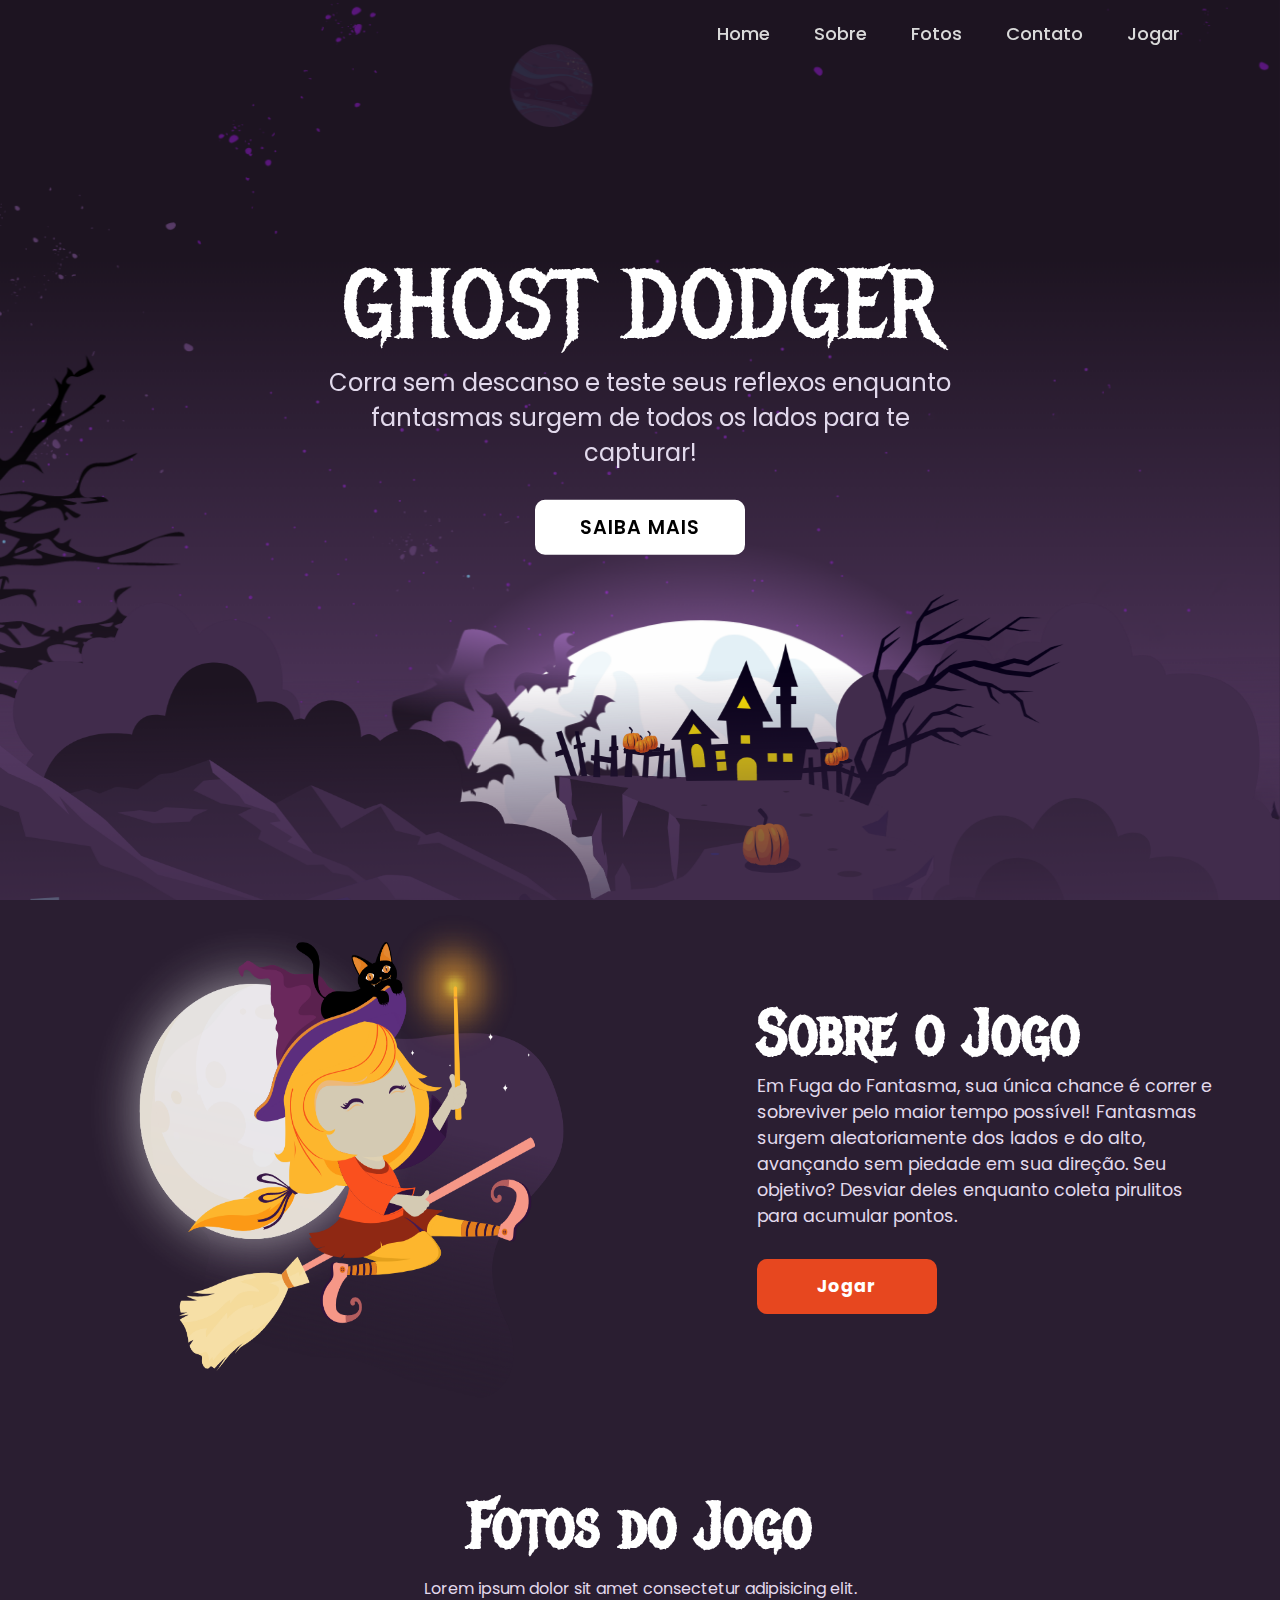
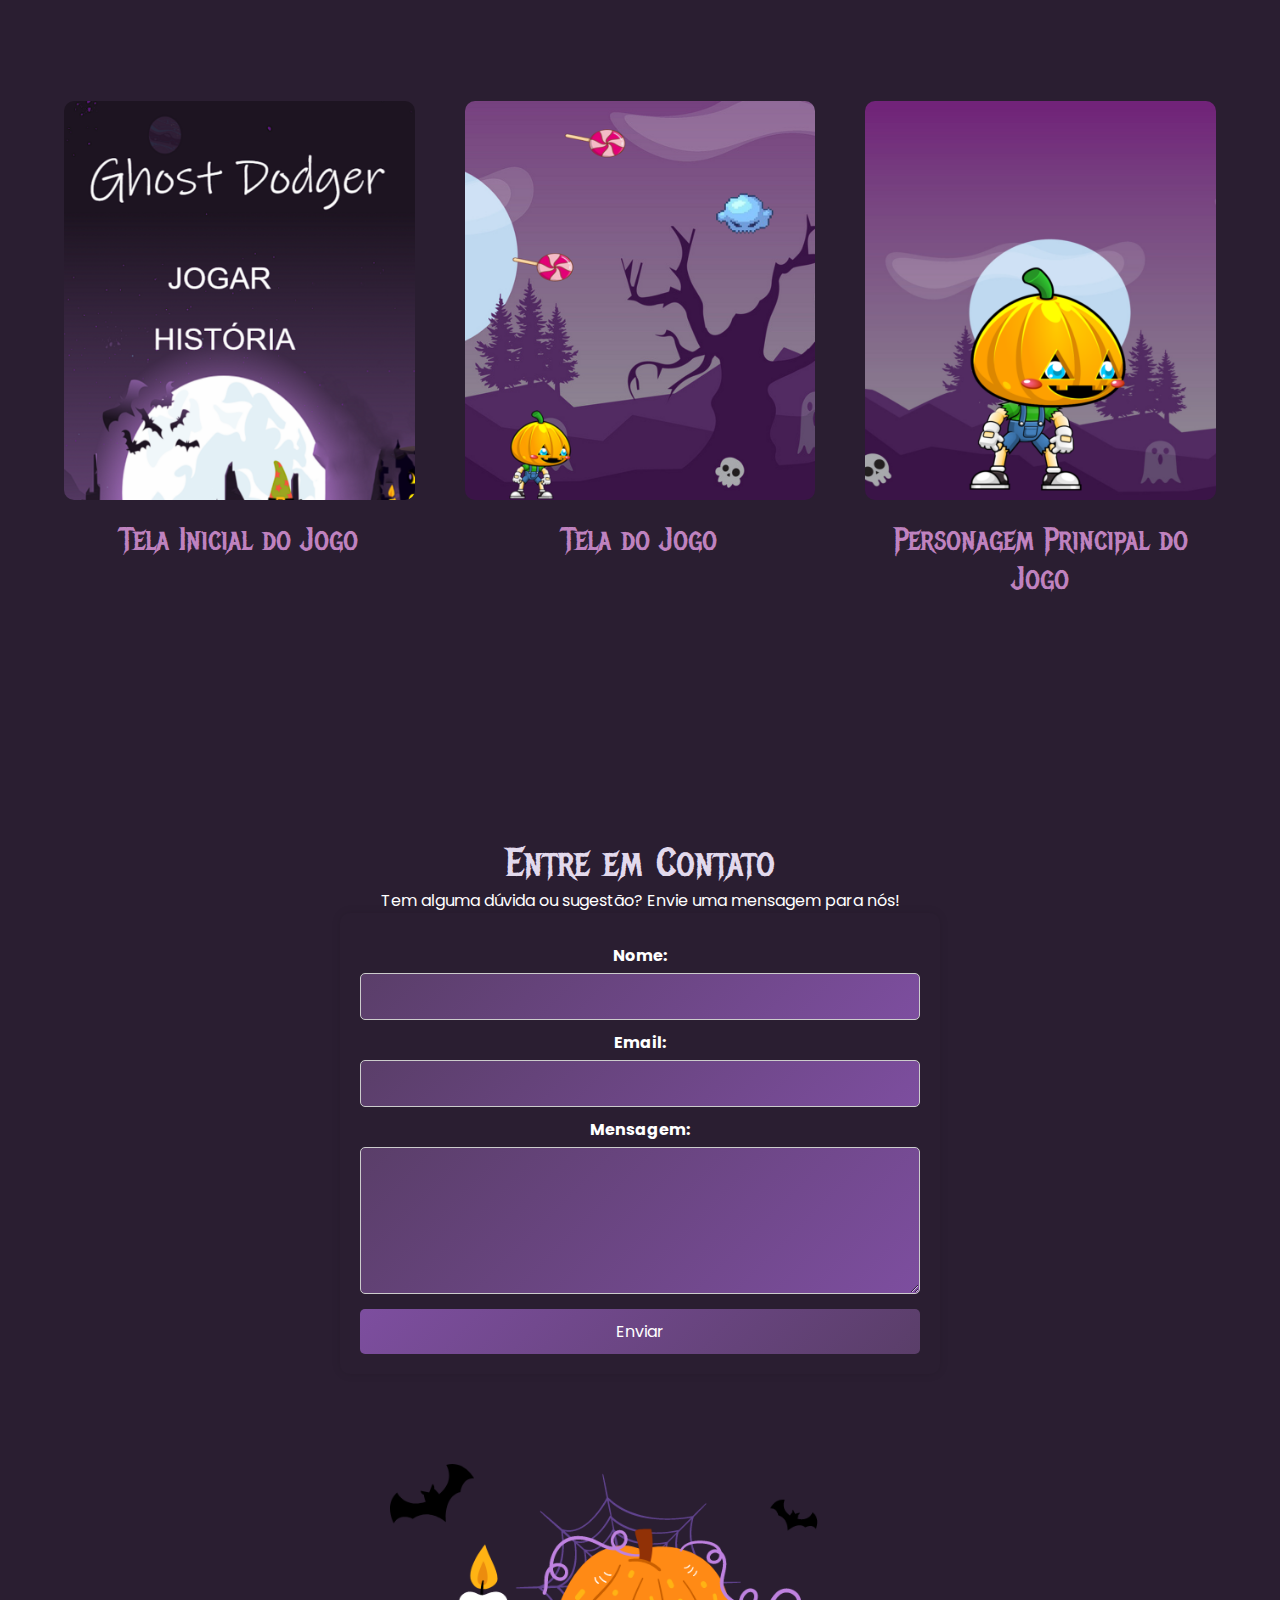
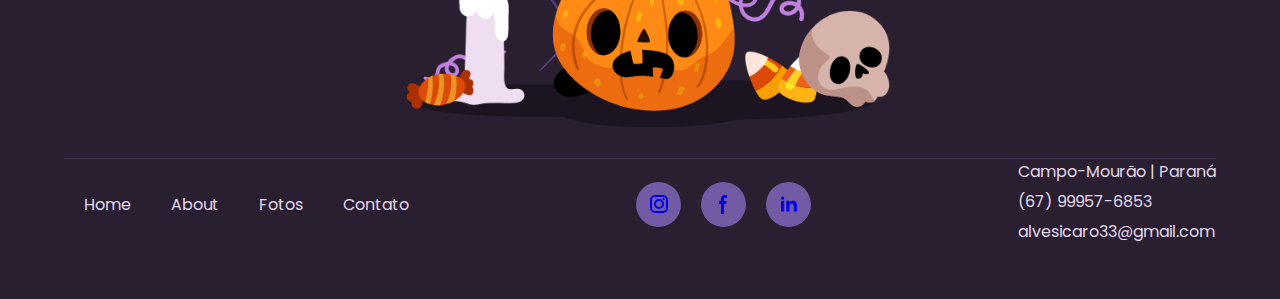
==== index.html @ 07d4484d "animação corrigida" ====
<!DOCTYPE html>
<html lang="en">
<head>
    <meta charset="UTF-8">
    <meta name="viewport" content="width=device-width, initial-scale=1.0">
    <meta name="description" content="Ghost Dodger é um jogo emocionante onde você deve desviar de fantasmas e coletar pirulitos para acumular pontos.">
    <link rel="stylesheet" href="./src/style.css">
    <link rel="shortcut icon" href="./src/img/icons/fav-icon.png">
    <link rel="preconnect" href="https://fonts.googleapis.com">
    <link rel="preconnect" href="https://fonts.gstatic.com" crossorigin>
    <link href="https://fonts.googleapis.com/css2?family=Poppins:wght@100;200;300;400&display=swap" rel="stylesheet">
    <link href="https://fonts.googleapis.com/css2?family=Metal+Mania&family=Poppins:wght@100;200;300;400&display=swap" rel="stylesheet">
    <title>Ghost Dodger</title>
</head>
<body>
    <header class="header">
        <nav class="navbar">
            <a href="#main">Home</a>
            <a href="#about">Sobre</a>
            <a href="#gallery">Fotos</a>
            <a href="#contact">Contato</a>
            <a href="game.html">Jogar</a>
        </nav>
    </header>
    <section id="main">
        <img class="cover-bg" src="./src/img/background/bg.png" alt="Imagem de cobertura do fundo do jogo">
        <img class="main-bg" src="./src/img/background/bg-2.png" alt="Imagem de fundo principal do jogo Ghost Dodger">
        <div class="main-text">
            <h1>Ghost Dodger</h1>
            <p>Corra sem descanso e teste seus reflexos enquanto fantasmas surgem de todos os lados para te capturar!</p>
            <a href="#about">Saiba Mais</a>
        </div>
    </section>
    <section id="about">
        <div class="about-img">
            <img class="about-img-height" src="./src/img/about-img.png" alt="Imagem ilustrativa sobre o jogo Ghost Dodger">
        </div>
        <div class="about-text">
            <h2>Sobre o Jogo</h2>
            <p>Em Fuga do Fantasma, sua única chance é correr e sobreviver pelo maior tempo possível! 
                Fantasmas surgem aleatoriamente dos lados e do alto, avançando sem piedade em sua direção. 
                Seu objetivo? Desviar deles enquanto coleta pirulitos para acumular pontos. </p>
                <a href="jogo.html">Jogar</a>
        </div>
    </section>
    <section id="gallery">
        <div class="gallery-heading">
            <h3>Fotos do Jogo</h3>
            <p>Lorem ipsum dolor sit amet consectetur adipisicing elit.</p>
        </div>
        <div class="gallery-container">
            <div class="gallery-box">
                <div class="gallery-img">
                    <img src="./src/img/menuGame.png" alt="Imagem do menu inicial do jogo Ghost Dodger">
                </div>
                <div class="gallery-text">
                    <strong>Tela Inicial do Jogo</strong>
                </div>
            </div>
            <div class="gallery-box">
                <div class="gallery-img">
                    <img src="./src/img/game.png" alt="Imagem da tela principal do jogo Ghost Dodger">
                </div>
                <div class="gallery-text">
                    <strong>Tela do Jogo</strong>
                </div>
            </div>
            <div class="gallery-box">
                <div class="gallery-img">
                    <img src="./src/img/personagem.png" alt="Imagem do personagem principal do jogo Ghost Dodger">
                </div>
                <div class="gallery-text">
                    <strong>Personagem Principal do Jogo</strong>
                </div>
            </div>
        </div>
    </section>
    <section id="contact">
        <div class="contact-heading">
            <h3>Entre em Contato</h3>
            <p>Tem alguma dúvida ou sugestão? Envie uma mensagem para nós!</p>
        </div>
        <div class="contact-container">
            <form>
                <label for="name">Nome:</label>
                <input type="text" id="name" name="name" required>
    
                <label for="email">Email:</label>
                <input type="email" id="email" name="email" required>
    
                <label for="message">Mensagem:</label>
                <textarea id="message" name="message" rows="5" required></textarea>
    
                <button type="submit">Enviar</button>
            </form>
        </div>
    </section>
    <footer>
        <img class="footer-img" src="./src/img/footer-img.png" alt="Imagem decorativa do rodapé do site">
        <div class="footer-container">
            <div class="footer-box">
                <ul>
                    <li><a href="#main">Home</a></li>
                    <li><a href="#about">About</a></li>
                    <li><a href="#gallery">Fotos</a></li>
                    <li><a href="#contact">Contato</a></li>
                </ul>
            </div>
            <div class="footer-social">
                <a href="https://www.instagram.com/icaro.zsh/" target="_blank">
                    <svg class="w-6 h-6 text-gray-800 dark:text-white" aria-hidden="true" xmlns="http://www.w3.org/2000/svg" width="24" height="24" fill="none" viewBox="0 0 24 24">
                        <path fill="currentColor" fill-rule="evenodd" d="M3 8a5 5 0 0 1 5-5h8a5 5 0 0 1 5 5v8a5 5 0 0 1-5 5H8a5 5 0 0 1-5-5V8Zm5-3a3 3 0 0 0-3 3v8a3 3 0 0 0 3 3h8a3 3 0 0 0 3-3V8a3 3 0 0 0-3-3H8Zm7.597 2.214a1 1 0 0 1 1-1h.01a1 1 0 1 1 0 2h-.01a1 1 0 0 1-1-1ZM12 9a3 3 0 1 0 0 6 3 3 0 0 0 0-6Zm-5 3a5 5 0 1 1 10 0 5 5 0 0 1-10 0Z" clip-rule="evenodd"/>
                      </svg>   
                </a>
                <a href="404" target="_blank">
                    <svg class="w-6 h-6 text-gray-800 dark:text-white" aria-hidden="true" xmlns="http://www.w3.org/2000/svg" width="24" height="24" fill="currentColor" viewBox="0 0 24 24">
                        <path fill-rule="evenodd" d="M13.135 6H15V3h-1.865a4.147 4.147 0 0 0-4.142 4.142V9H7v3h2v9.938h3V12h2.021l.592-3H12V6.591A.6.6 0 0 1 12.592 6h.543Z" clip-rule="evenodd"/>
                      </svg>  
                </a>
                <a href="https://www.linkedin.com/in/icaro-manoel-b546bb345/" target="_blank">
                    <svg class="w-6 h-6 text-gray-800 dark:text-white" aria-hidden="true" xmlns="http://www.w3.org/2000/svg" width="24" height="24" fill="currentColor" viewBox="0 0 24 24">
                        <path fill-rule="evenodd" d="M12.51 8.796v1.697a3.738 3.738 0 0 1 3.288-1.684c3.455 0 4.202 2.16 4.202 4.97V19.5h-3.2v-5.072c0-1.21-.244-2.766-2.128-2.766-1.827 0-2.139 1.317-2.139 2.676V19.5h-3.19V8.796h3.168ZM7.2 6.106a1.61 1.61 0 0 1-.988 1.483 1.595 1.595 0 0 1-1.743-.348A1.607 1.607 0 0 1 5.6 4.5a1.601 1.601 0 0 1 1.6 1.606Z" clip-rule="evenodd"/>
                        <path d="M7.2 8.809H4V19.5h3.2V8.809Z"/>
                      </svg>
                </a>
            </div>
            <div class="footer-contact">
                <span>Campo-Mourão | Paraná</span>
                <span>(67) 99957-6853</span>
                <span>alvesicaro33@gmail.com</span>
            </div>
        </div>
    </footer>
    <script src="../src/index.js"></script>
</body>
</html>
---- src/style.css ----
* {
    margin: 0px;
    padding: 0px;
    box-sizing: border-box;
    font-family: poppins;
}

html {
    scroll-behavior: smooth;
}

body {
    min-height: 100vh;
    background-color: #2a1e31;
    background-image: url(./img/bg-3.png) no-repeat;
    background-size: cover;
    background-position: center;
    overflow-x: hidden;
}

.header {
    position: fixed;
    top: 0;
    left: 0;
    width: 100%;
    padding: 20px 100px;
    background-color: transparent;
    display: flex;
    justify-content: flex-end;
    align-items: center;
    z-index: 100;
}

.navbar a {
    position: relative;
    font-size: 18px;
    color: #dadada;
    font-weight: 500;
    text-decoration: none;
    margin-left: 40px;
}

.navbar a::before {
    content: '';
    position: absolute;
    top: 100%;
    left: 0;
    width: 0;
    height: 2px;
    background-color: white;
    transition: 0.3s;
}

.navbar a:hover::before {
    width: 100%;
}

#main {
    width: 100%;
    height: 100vh;
    display: flex;
    flex-direction: column;
    overflow: hidden;
}

.main-bg {
    position: absolute;
    left: 0;
    bottom: 0;
    width: 100%;
    object-fit: contain;
    object-position: center bottom;
    animation: floating 6s infinite; /* Certifique-se de que a animação está configurada */
    will-change: transform;
}

.cover-bg {
    height: 100vh;
    object-fit: cover;  
    will-change: transform;
}

@keyframes floating {
    0% {
        transform: translateY(0px);
    }
    50% {
        transform: translateY(20px);
    }
    100% {
        transform: translateY(0px);
    }
}

.main-text {
    position: absolute;
    left: 50%;
    top: 40%;
    transform: translate(-50%, -40%);
    display: flex;
    flex-direction: column;
    justify-content: center;
    align-items: center;
    text-align: center;
}

.main-text h1 {
    font-size: 6rem;
    color: #ffffff;
    text-transform: uppercase;
    font-weight: 400;
    font-family: 'Metal Mania';
}

.main-text {
    color: #e2d9ec;
    font-size: 24px;
    max-width: 630px;
    margin: 10px 0;
}

.main-text a {
    width: 100%;
    max-width: 210px;
    height: 55px;
    text-decoration: none;
    display: flex;
    justify-content: center;
    align-items: center;
    background-color: #ffffff;
    color: #000000;
    font-weight: 600;
    margin-top: 30px;
    font-size: 1.2rem;
    text-transform: uppercase;
    letter-spacing: 1px;
    border-radius: 10px;
}

.main-text a:hover {
    background-color: orangered;
    transition: all ease-out 0.5s;
    color: #ffffff;
}

#about {
    max-width: 1200px;
    width: 90%;
    margin: 0px auto;
    display: grid;
    grid-template-columns: 1.4fr 1fr;
    grid-gap: 50px;
    align-items: center;
}

.about-img {
    width: 100%;
    object-fit: contain;
    object-position: center;
    animation: floating 6s infinite reverse;
}

.about-img-height {
    width: 500px;
    height: 500px;
}

.about-text {
    display: flex;
    flex-direction: column;
}

.about-text h2 {
    color: #ffffff;
    font-size: 4rem;
    font-weight: 600;
    font-family: 'Metal Mania';
}

.about-text {
    color: #e2d9ec;
    margin: 15px 0px;
    font-size: 1.1rem;
}

.about-text a {
    color: #ffffff;
    width: 100%;
    max-width: 180px;
    text-decoration: none;
    border-radius: 10px;
    height: 55px;
    display: flex;
    justify-content: center;
    align-items: center;
    background-color: #e7471f;
    margin-top: 30px;
    font-weight: 700;
    letter-spacing: 1px;
    transition: all ease 0.3s;
    text-align: center;
}

.about-text a:hover {
    transform: scale(1.1);
}

#gallery {
    max-width: 1200px;
    width: 90%;
    margin: 0px auto;
    padding: 80px 0;
    display: flex;
    flex-direction: column;
    justify-content: center;
    align-items: center;
}

.gallery-heading {
    display: flex;
    flex-direction: column;
    justify-content: center;
    align-items: center;
    text-align: center;
}

.gallery-heading h3 {
    color: #ffffff;
    font-size: 4rem;
    font-family: 'Metal Mania';
}

.gallery-heading p {
    color: #e2d9ec;
    max-width: 500px;
    margin-top: 10px;
}

.gallery-container {
    display: grid;
    grid-template-columns: 1fr 1fr 1fr;
    grid-gap: 50px;
    margin: 100px 0;
}

.gallery-box {
    display: flex;
    flex-direction: column;
}

.gallery-img {
    width: 100%;
    max-height: 500px;
    display: flex;
    border-radius: 10px;
    overflow: hidden;
}

.gallery-img img {
    width: 100%;
    height: 100%;
    object-fit: cover;
    object-position: center;
}

.gallery-text {
    display: flex;
    justify-content: center;
    align-items: center;
    text-align: center;
    padding: 20px 0;
}

.gallery-text strong {
    color: #bf82bf;
    font-family: 'Metal Mania';
    font-weight: 500;
    font-size: 2rem;
}

footer {
    display: flex;
    flex-direction: column;
    justify-content: center;
    align-items: center;
    max-width: 1200px;
    margin: 50px auto;
    width: 90%;
}

.footer-img {
    max-width: 500px;
    width: 100%;
    object-fit: contain;
    object-position: center;
    animation: floating 6s infinite reverse;
}

.footer-container {
    display: flex;
    justify-content: space-between;
    align-items: center;
    flex-wrap: wrap;
    width: 100%;
    grid-gap: 20px;
    border-top: 1px solid #9d89c938;
    margin-top: 30px;
    grid-gap: 20px;
}

.footer-box {
    max-width: 400px;
    display: flex;
    flex-direction: column;
    justify-content: center;
    align-items: center;
}

.footer-box img {
    max-height: 80px;
    object-position: center;
    object-fit: contain;
    height: 100%;
    margin: 20px 0;
}

.footer-box ul {
    display: flex;
    justify-content: center;
    align-items: center;
    list-style: none;
}

.footer-box ul li a {
    color: #e2d9ec;
    margin: 0px 20px;
    text-decoration: none;
}

.footer-social {
    display: flex;
    justify-content: center;
    align-items: center;
    grid-gap: 20px;
}

.footer-social a {
    width: 45px;
    height: 45px;
    border-radius: 50%;
    background-color: #725aa5;
    display: flex;
    justify-content: center;
    align-items: center;
    fill: #ffffff;
    font-size: 1rem;
}

.footer-contact {
    display: flex;
    flex-direction: column;
    text-align: left;
}

.footer-contact span {
    color: #e2d9ec;
    margin-bottom: 5px;
}

#contact {
    background-color: transparent;
    padding: 40px 20px;
    text-align: center;
}

.contact-heading h3 {
    font-weight: 500;
    font-family: 'Metal Mania';
    font-size: 40px;
    color: #e2d9ec;
}

.contact-heading p {
    color: #ffffff;
}

.contact-container {
    max-width: 600px;
    margin: 0 auto;
    background: transparent;
    padding: 20px;
    border-radius: 10px;
    box-shadow: 0 0 10px rgba(0, 0, 0, 0.1);
}

form {
    display: flex;
    flex-direction: column;
}
label {
    font-weight: bold;
    margin-top: 10px;
    color: #ffffff;
}

input, textarea {
    background: linear-gradient(135deg, #5A3E69, #7D4E9F);
    color: #ffffff;
    width: 100%;
    padding: 10px;
    margin-top: 5px;
    border: 1px solid #ccc;
    border-radius: 5px;
    font-size: 16px;
}

button {
    margin-top: 15px;
    padding: 10px;
    background: linear-gradient(135deg, #7D4E9F, #5A3E69);
    color: white;
    border: none;
    border-radius: 5px;
    font-size: 16px;
    cursor: pointer;
    transition: background 0.3s;
    transition: 0.3s ease-in-out;
}

button:hover {
    background: linear-gradient(135deg, #9B5DC6, #6D3F82);
    transform: scale(1.05);
}

/* Responsividade para tablets */
@media (max-width: 768px) {
    .header {
        padding: 15px 50px;
    }

    .navbar a {
        font-size: 16px;
        margin-left: 20px;
    }

    .main-text h1 {
        font-size: 4rem;
    }

    .main-text {
        font-size: 20px;
    }

    .about-text h2 {
        font-size: 3rem;
    }

    .gallery-container {
        grid-template-columns: 1fr;
        grid-gap: 30px;
    }

    .footer-container {
        flex-direction: column;
        align-items: center;
    }

    #about {
        grid-template-columns: 1fr;
        text-align: center;
        padding: 20px;
    }

    .about-img {
        margin-bottom: 20px;
    }

    .about-img img {
        max-width: 100%;
        height: auto;
    }

    .about-text {
        font-size: 1rem;
        margin: 10px 0;
    }

    .about-text a {
        margin: 20px auto 0;
        display: inline-block;
    }
}

/* Responsividade para celulares */
@media (max-width: 480px) {
    .header {
        padding: 10px 20px;
    }

    .navbar a {
        font-size: 14px;
        margin-left: 10px;
    }

    .main-text h1 {
        font-size: 3rem;
    }

    .main-text {
        font-size: 18px;
    }

    .about-img-height {
        width: 300px;
        height: 300px;
    }

    .about-text h2 {
        font-size: 2.5rem;
    }

    .gallery-container {
        grid-template-columns: 1fr;
        grid-gap: 20px;
    }

    .footer-container {
        flex-direction: column;
        align-items: center;
    }

    .footer-box {
        max-width: 100%;
    }

    #about {
        grid-template-columns: 1fr;
        text-align: center;
        padding: 15px;
    }

    .about-img {
        margin-bottom: 20px;
    }

    .about-img img {
        max-width: 100%;
        height: auto;
    }

    .about-text {
        font-size: 0.9rem;
        margin: 10px 0;
    }

    .about-text a {
        margin: 20px auto 0;
        display: inline-block;
    }
}

/* Suporte para modo escuro */
@media (prefers-color-scheme: dark) {
    body {
        background-color: #1a1324;
        color: #e2d9ec;
    }

    .navbar a {
        color: #ffffff;
    }

    .about-text a {
        background-color: #bf82bf;
        color: #ffffff;
    }

    .about-text a:hover {
        background-color: #9b5dc6;
    }
}
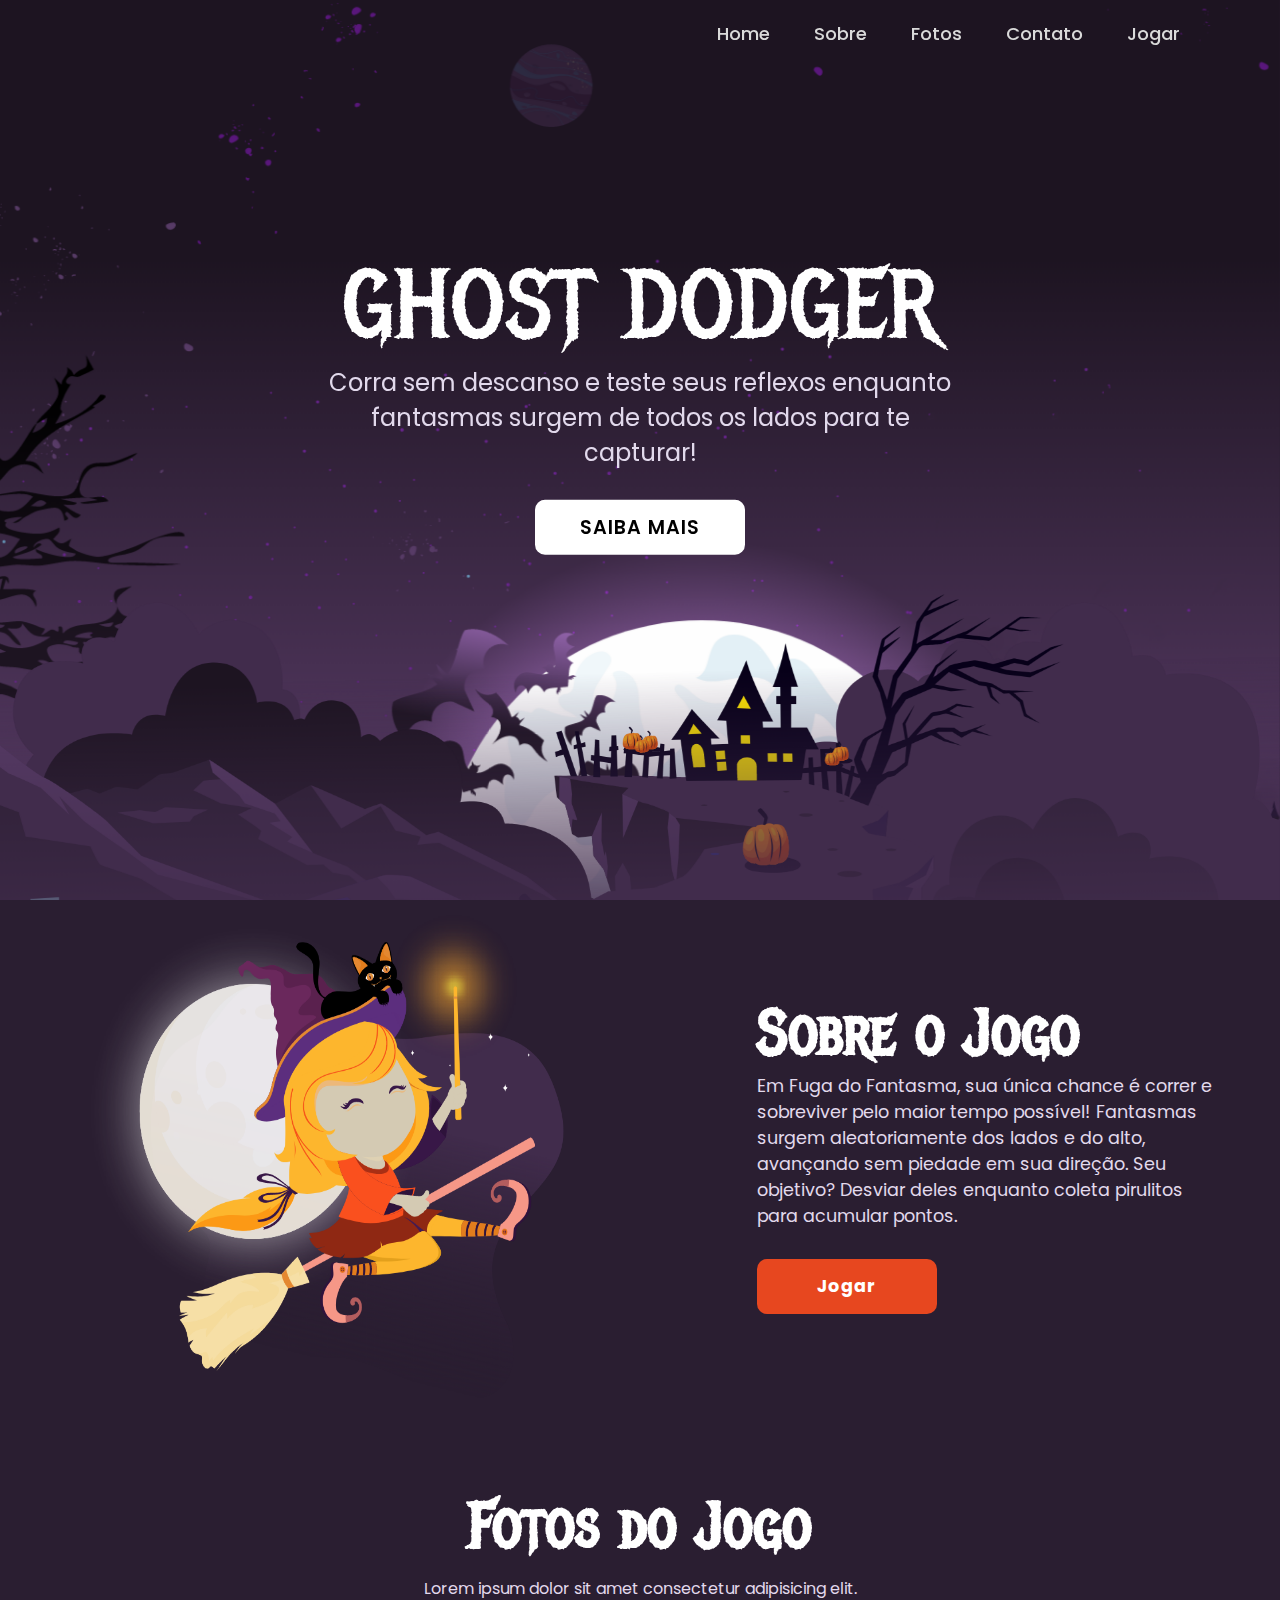
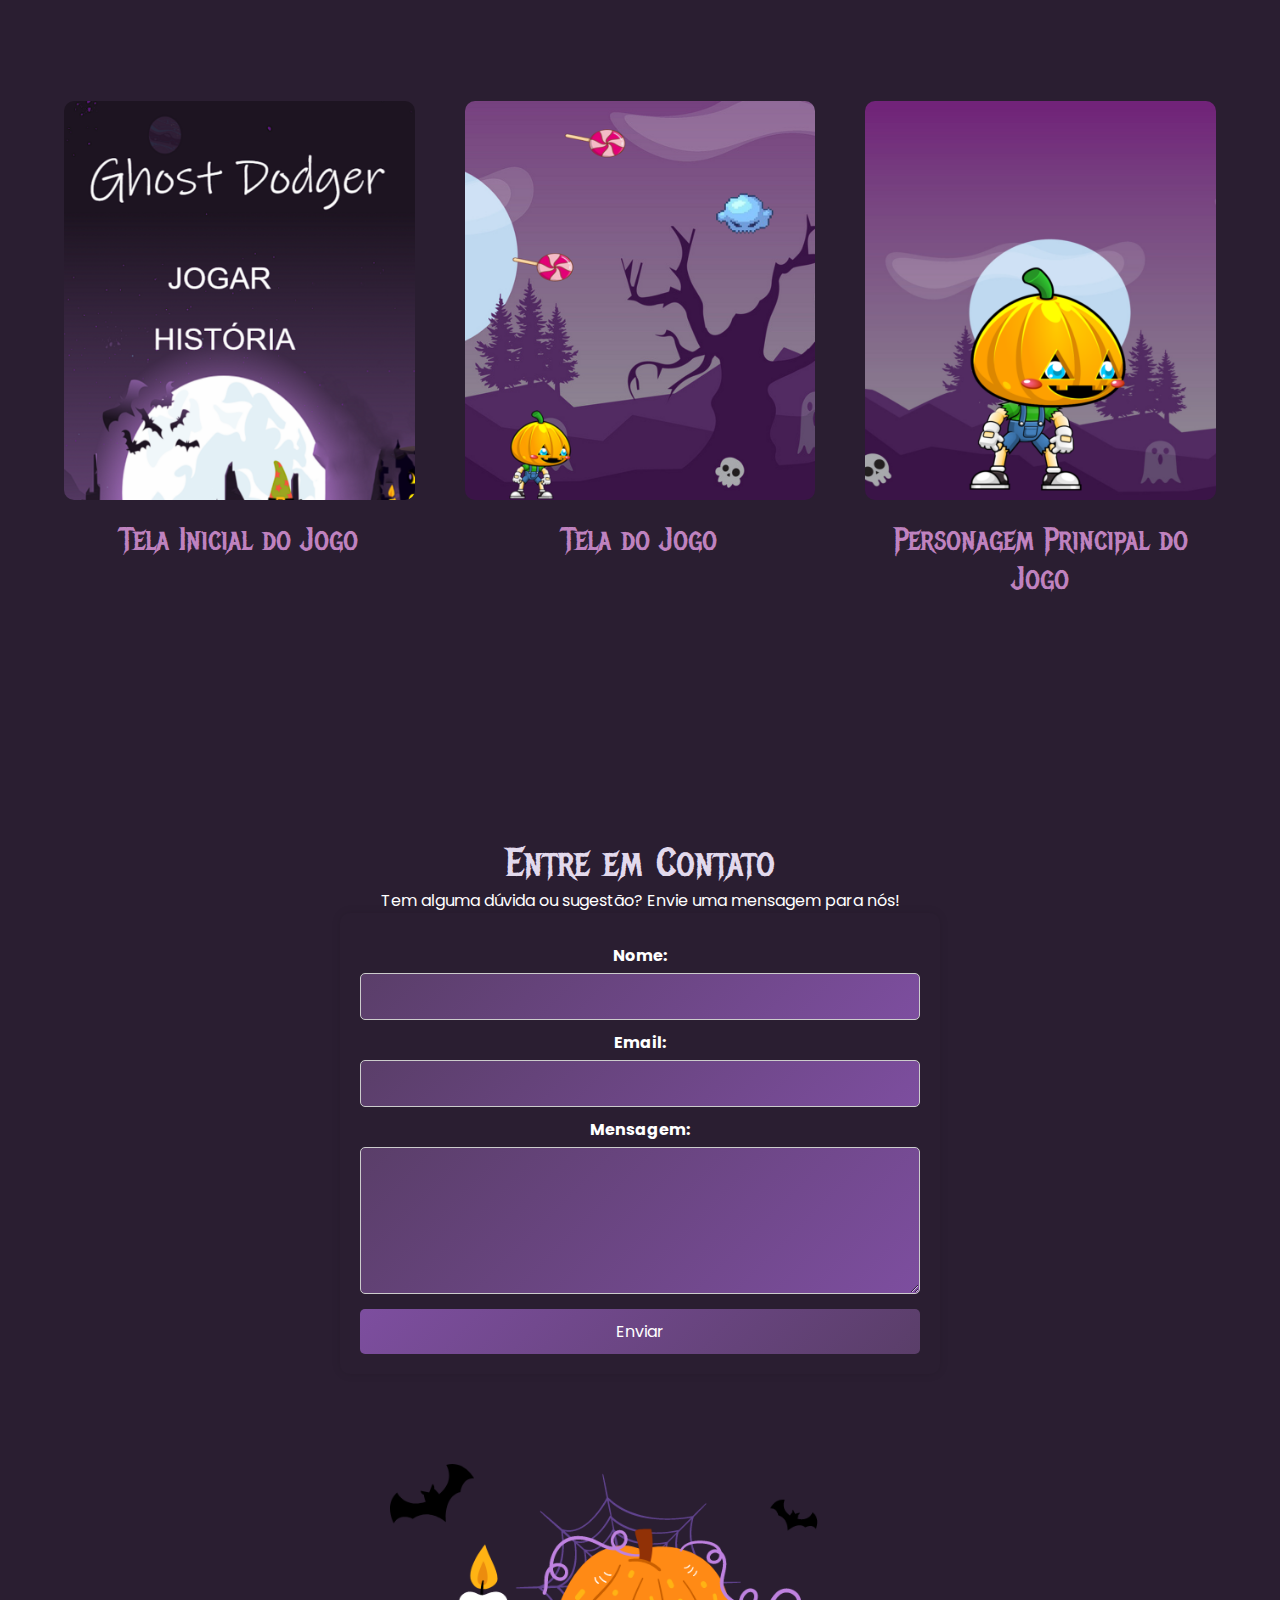
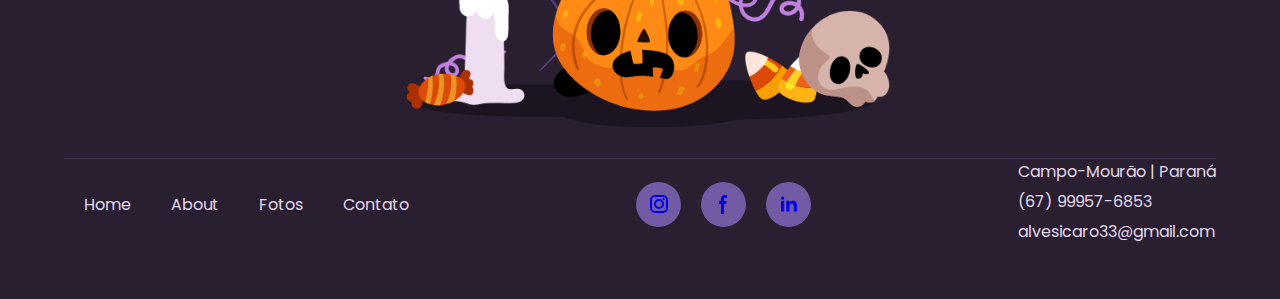
==== commit 333b2b4e: "game page estilizada" ====
--- a/index.html
+++ b/index.html
@@ -19,7 +19,7 @@
             <a href="#about">Sobre</a>
             <a href="#gallery">Fotos</a>
             <a href="#contact">Contato</a>
-            <a href="game.html">Jogar</a>
+            <a href="./pages/game.html">Jogar</a>
         </nav>
     </header>
     <section id="main">
@@ -40,7 +40,7 @@
             <p>Em Fuga do Fantasma, sua única chance é correr e sobreviver pelo maior tempo possível! 
                 Fantasmas surgem aleatoriamente dos lados e do alto, avançando sem piedade em sua direção. 
                 Seu objetivo? Desviar deles enquanto coleta pirulitos para acumular pontos. </p>
-                <a href="jogo.html">Jogar</a>
+                <a href="./pages/game.html">Jogar</a>
         </div>
     </section>
     <section id="gallery">
--- a/src/style.css
+++ b/src/style.css
@@ -70,7 +70,7 @@
     width: 100%;
     object-fit: contain;
     object-position: center bottom;
-    animation: floating 6s infinite; /* Certifique-se de que a animação está configurada */
+    animation: floating 6s infinite;
     will-change: transform;
 }
 
@@ -397,6 +397,7 @@
     display: flex;
     flex-direction: column;
 }
+
 label {
     font-weight: bold;
     margin-top: 10px;
@@ -432,6 +433,121 @@
     transform: scale(1.05);
 }
 
+/* Estilos específicos para a página do jogo */
+#game {
+    display: flex;
+    flex-direction: column;
+    justify-content: center;
+    align-items: center;
+    min-height: 100vh;
+    background-color: #2a1e31;
+    padding: 20px;
+    text-align: center;
+}
+
+.game-container h1 {
+    font-size: 3rem;
+    color: #ffffff;
+    font-family: 'Metal Mania';
+    margin-bottom: 10px;
+}
+
+.game-container p {
+    color: #e2d9ec;
+    font-size: 1.2rem;
+    margin-bottom: 20px;
+}
+
+.game-frame {
+    width: 100%;
+    max-width: 800px;
+    height: 450px;
+    border: 2px solid #ffffff;
+    border-radius: 10px;
+    overflow: hidden;
+}
+
+.game-frame iframe {
+    width: 100%;
+    height: 100%;
+    border: none;
+}
+
+/* Layout do jogo e tutorial */
+.game-layout {
+    display: flex;
+    justify-content: center;
+    align-items: center;
+    gap: 40px;
+    max-width: 1200px;
+    margin: 0 auto;
+    padding: 20px;
+}
+
+.game-container {
+    flex: 2;
+    display: flex;
+    flex-direction: column;
+    align-items: center;
+    text-align: center;
+}
+
+.game-tutorial {
+    flex: 1;
+    background-color: #3a2b4f;
+    padding: 20px;
+    border-radius: 10px;
+    box-shadow: 0 4px 10px rgba(0, 0, 0, 0.2);
+    color: #ffffff;
+    height: fit-content;
+    display: flex;
+    flex-direction: column;
+    justify-content: center;
+}
+
+.game-tutorial h2 {
+    font-size: 1.8rem;
+    font-family: 'Metal Mania';
+    margin-bottom: 15px;
+    color: #e2d9ec;
+    text-align: center;
+}
+
+.game-tutorial ul {
+    list-style: none;
+    padding: 0;
+}
+
+.game-tutorial ul li {
+    font-size: 1rem;
+    margin-bottom: 10px;
+    line-height: 1.5;
+    color: #dadada;
+    position: relative;
+    padding-left: 20px;
+}
+
+.game-tutorial ul li::before {
+    content: "✔";
+    position: absolute;
+    left: 0;
+    color: #e7471f;
+    font-size: 1.2rem;
+}
+
+/* Responsividade para tablets */
+@media (max-width: 768px) {
+    .game-layout {
+        flex-direction: column;
+        align-items: center;
+    }
+
+    .game-tutorial {
+        width: 100%;
+        margin-top: 20px;
+    }
+}
+
 /* Responsividade para tablets */
 @media (max-width: 768px) {
     .header {
@@ -489,6 +605,18 @@
         margin: 20px auto 0;
         display: inline-block;
     }
+
+    .game-container h1 {
+        font-size: 2.5rem;
+    }
+
+    .game-container p {
+        font-size: 1rem;
+    }
+
+    .game-frame {
+        height: 300px;
+    }
 }
 
 /* Responsividade para celulares */
@@ -556,6 +684,18 @@
     .about-text a {
         margin: 20px auto 0;
         display: inline-block;
+    }
+
+    .game-container h1 {
+        font-size: 2rem;
+    }
+
+    .game-container p {
+        font-size: 0.9rem;
+    }
+
+    .game-frame {
+        height: 250px;
     }
 }
 
@@ -565,17 +705,4 @@
         background-color: #1a1324;
         color: #e2d9ec;
     }
-
-    .navbar a {
-        color: #ffffff;
-    }
-
-    .about-text a {
-        background-color: #bf82bf;
-        color: #ffffff;
-    }
-
-    .about-text a:hover {
-        background-color: #9b5dc6;
-    }
 }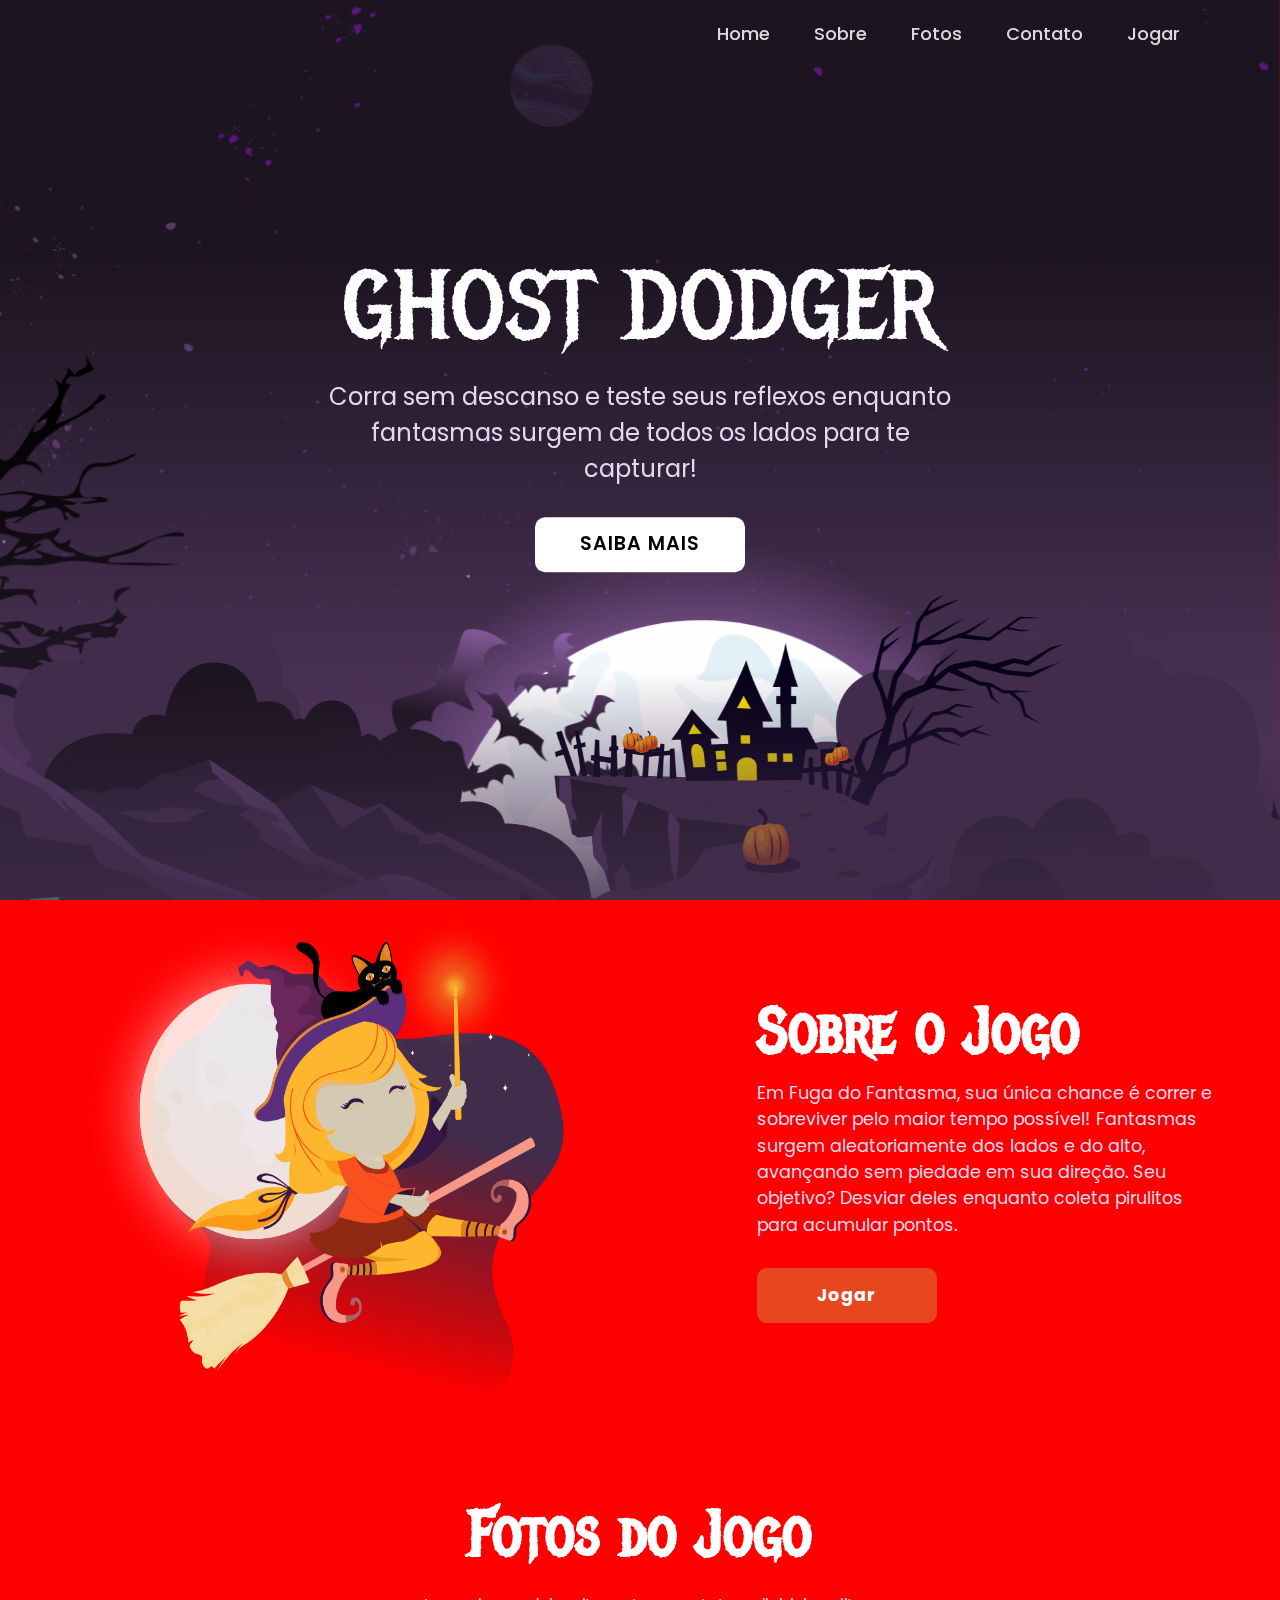
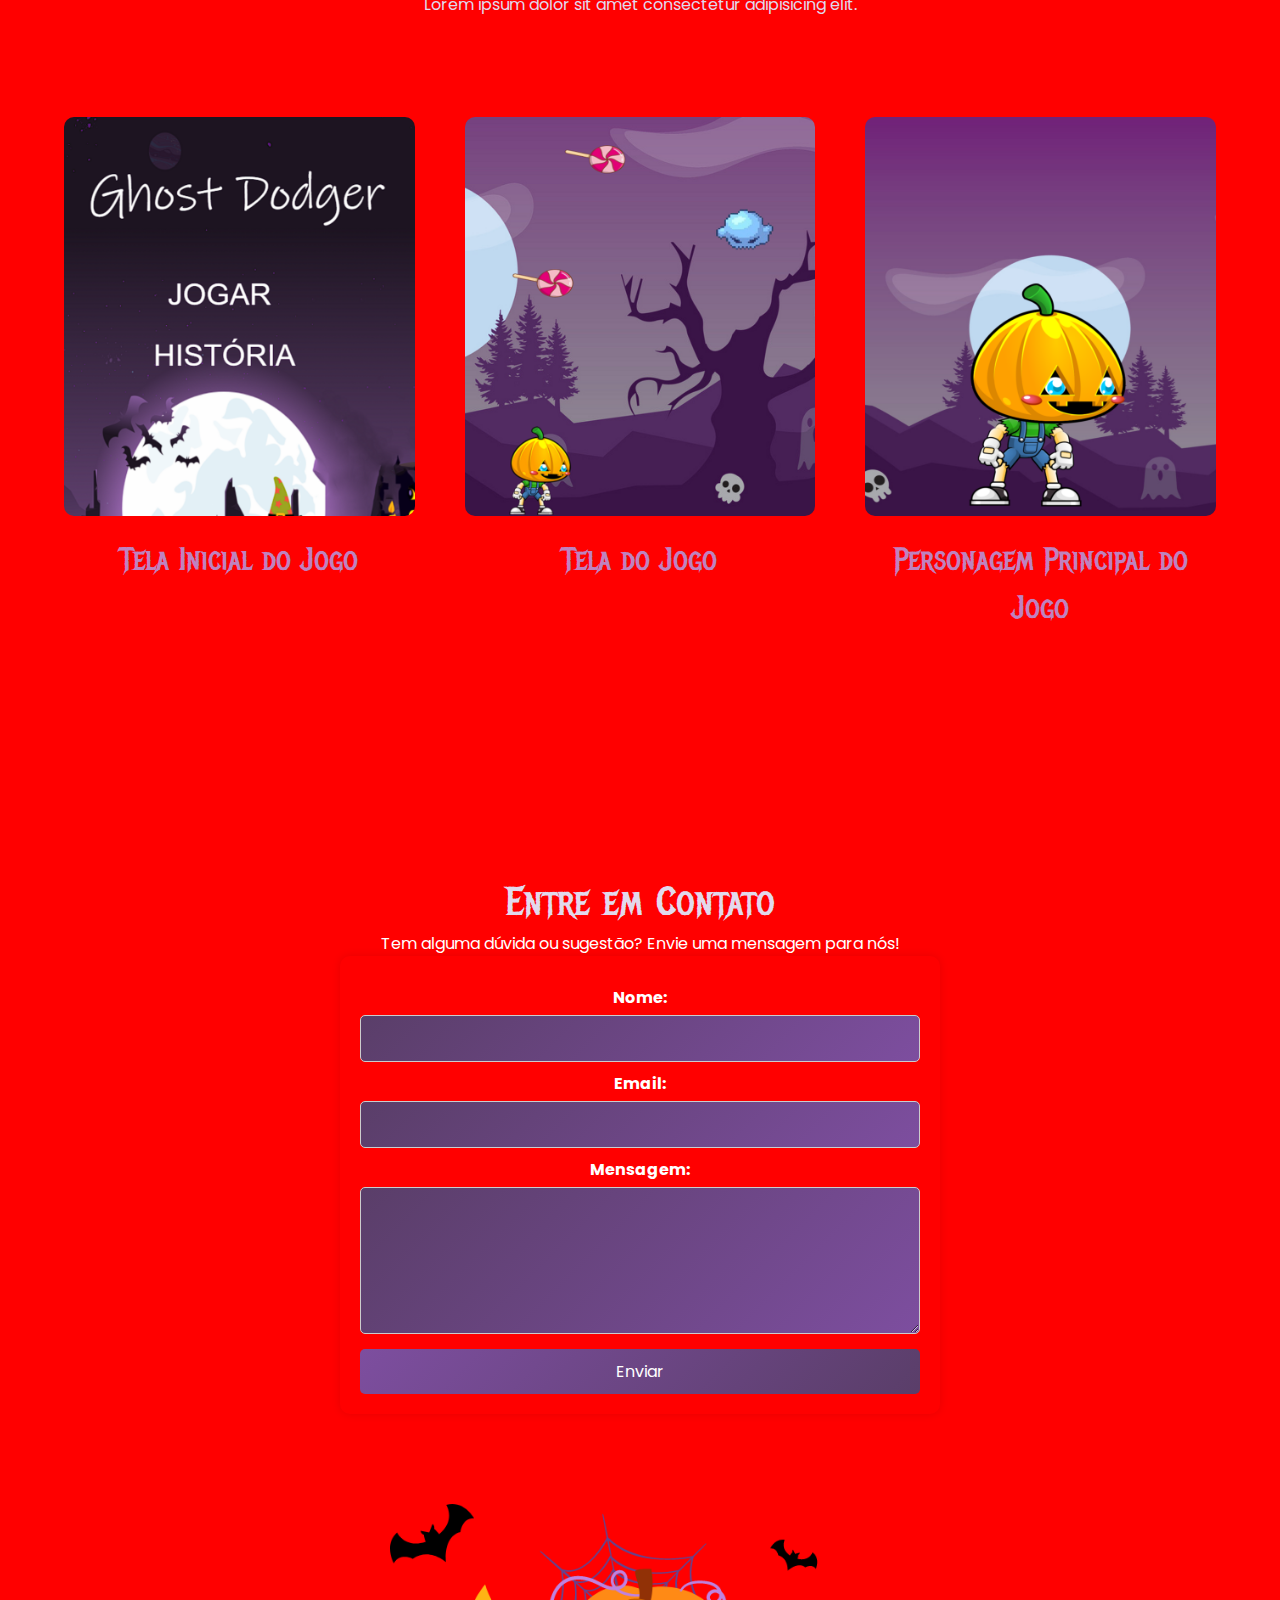
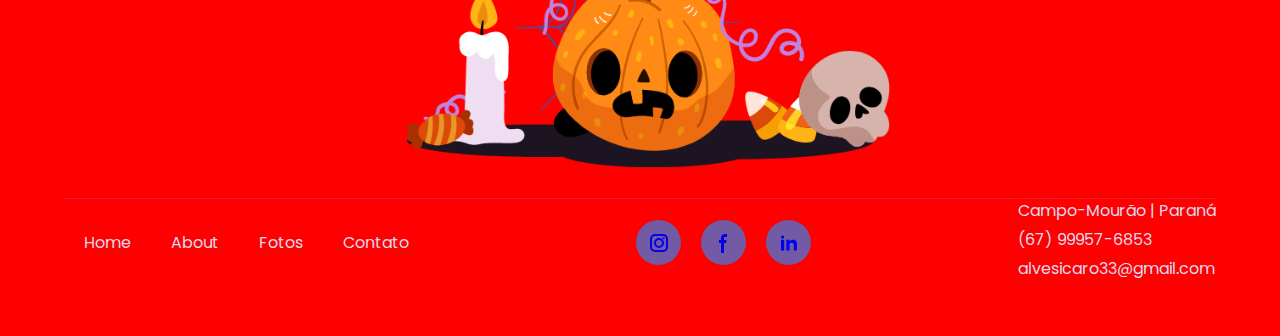
==== commit 1eb1bf9b: "correções" ====
--- a/index.html
+++ b/index.html
@@ -4,13 +4,18 @@
     <meta charset="UTF-8">
     <meta name="viewport" content="width=device-width, initial-scale=1.0">
     <meta name="description" content="Ghost Dodger é um jogo emocionante onde você deve desviar de fantasmas e coletar pirulitos para acumular pontos.">
-    <link rel="stylesheet" href="./src/style.css">
+    <link rel="stylesheet" href="./src/style.css"> <!-- Certifique-se de que o caminho está correto -->
     <link rel="shortcut icon" href="./src/img/icons/fav-icon.png">
     <link rel="preconnect" href="https://fonts.googleapis.com">
     <link rel="preconnect" href="https://fonts.gstatic.com" crossorigin>
     <link href="https://fonts.googleapis.com/css2?family=Poppins:wght@100;200;300;400&display=swap" rel="stylesheet">
     <link href="https://fonts.googleapis.com/css2?family=Metal+Mania&family=Poppins:wght@100;200;300;400&display=swap" rel="stylesheet">
     <title>Ghost Dodger</title>
+    <style>
+        body {
+            background-color: red;
+        }
+    </style>
 </head>
 <body>
     <header class="header">
@@ -19,7 +24,7 @@
             <a href="#about">Sobre</a>
             <a href="#gallery">Fotos</a>
             <a href="#contact">Contato</a>
-            <a href="./pages/game.html">Jogar</a>
+            <a href="game.html">Jogar</a>
         </nav>
     </header>
     <section id="main">
@@ -40,7 +45,7 @@
             <p>Em Fuga do Fantasma, sua única chance é correr e sobreviver pelo maior tempo possível! 
                 Fantasmas surgem aleatoriamente dos lados e do alto, avançando sem piedade em sua direção. 
                 Seu objetivo? Desviar deles enquanto coleta pirulitos para acumular pontos. </p>
-                <a href="./pages/game.html">Jogar</a>
+                <a href="game.html">Jogar</a>
         </div>
     </section>
     <section id="gallery">
@@ -131,6 +136,6 @@
             </div>
         </div>
     </footer>
-    <script src="../src/index.js"></script>
+    <script src="./src/index.js"></script>
 </body>
 </html>--- a/src/style.css
+++ b/src/style.css
@@ -1,8 +1,8 @@
 * {
-    margin: 0px;
-    padding: 0px;
+    margin: 0;
+    padding: 0;
     box-sizing: border-box;
-    font-family: poppins;
+    font-family: 'Poppins', sans-serif;
 }
 
 html {
@@ -10,8 +10,11 @@
 }
 
 body {
+    background-color: #2a1e31;
+    color: #ffffff;
+    font-size: 16px;
+    line-height: 1.5;
     min-height: 100vh;
-    background-color: #2a1e31;
     background-image: url(./img/bg-3.png) no-repeat;
     background-size: cover;
     background-position: center;
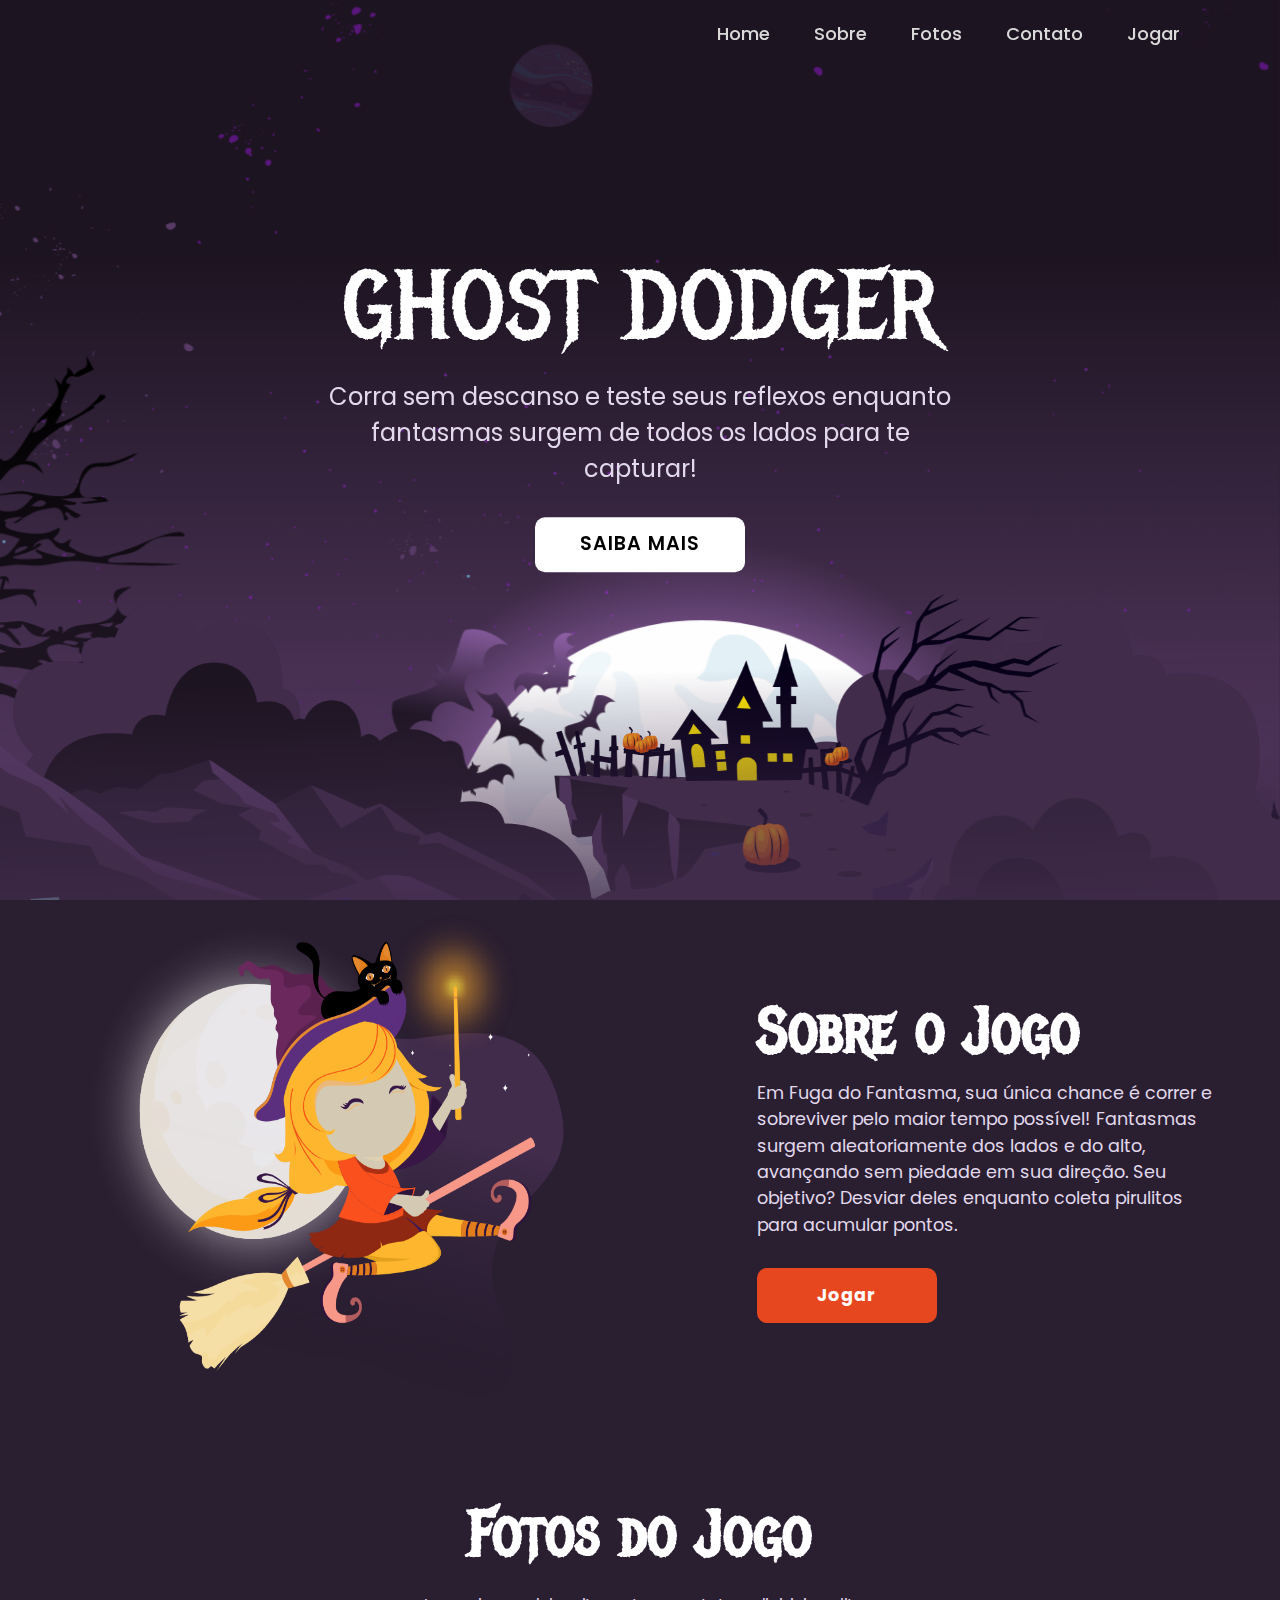
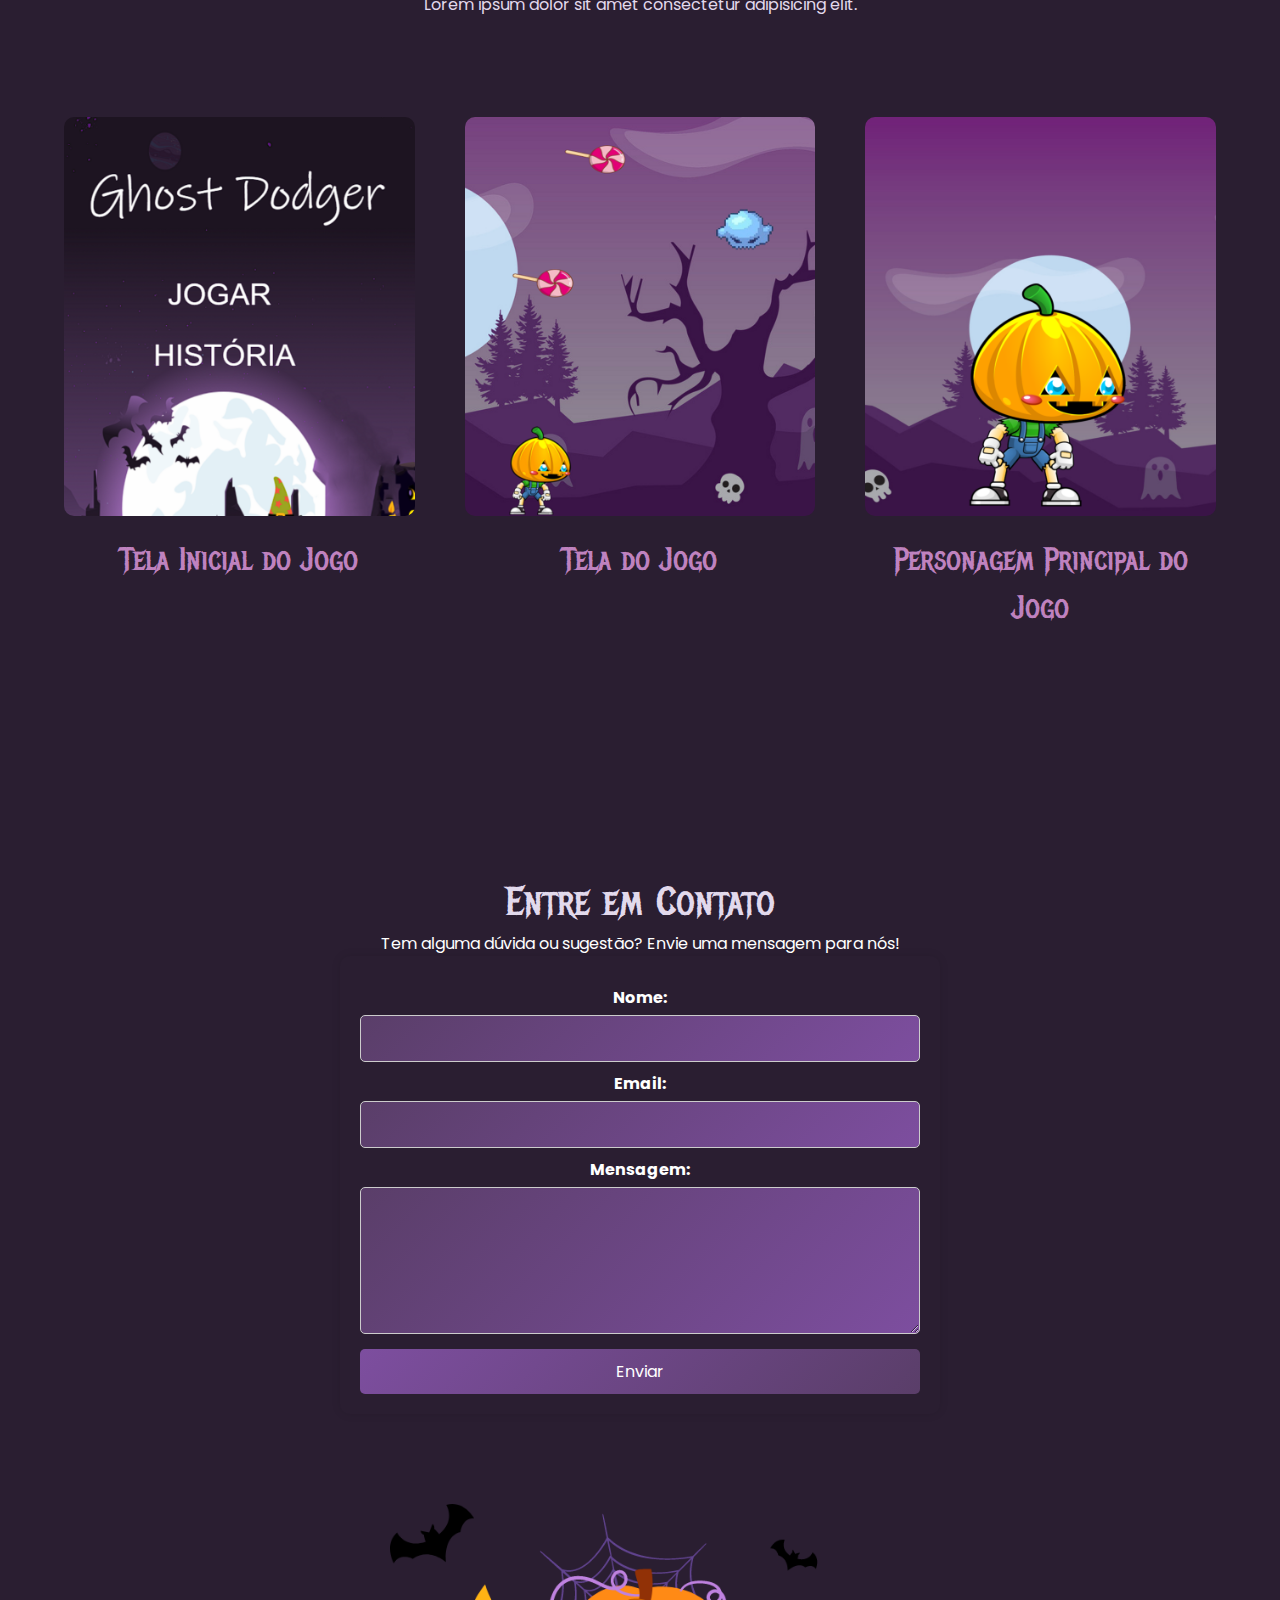
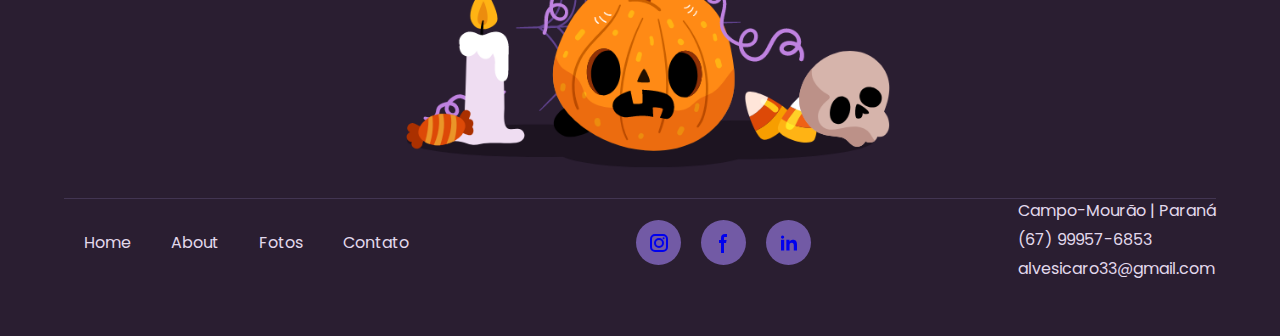
==== commit 602fe8b7: "correção de bugs" ====
--- a/index.html
+++ b/index.html
@@ -11,11 +11,6 @@
     <link href="https://fonts.googleapis.com/css2?family=Poppins:wght@100;200;300;400&display=swap" rel="stylesheet">
     <link href="https://fonts.googleapis.com/css2?family=Metal+Mania&family=Poppins:wght@100;200;300;400&display=swap" rel="stylesheet">
     <title>Ghost Dodger</title>
-    <style>
-        body {
-            background-color: red;
-        }
-    </style>
 </head>
 <body>
     <header class="header">
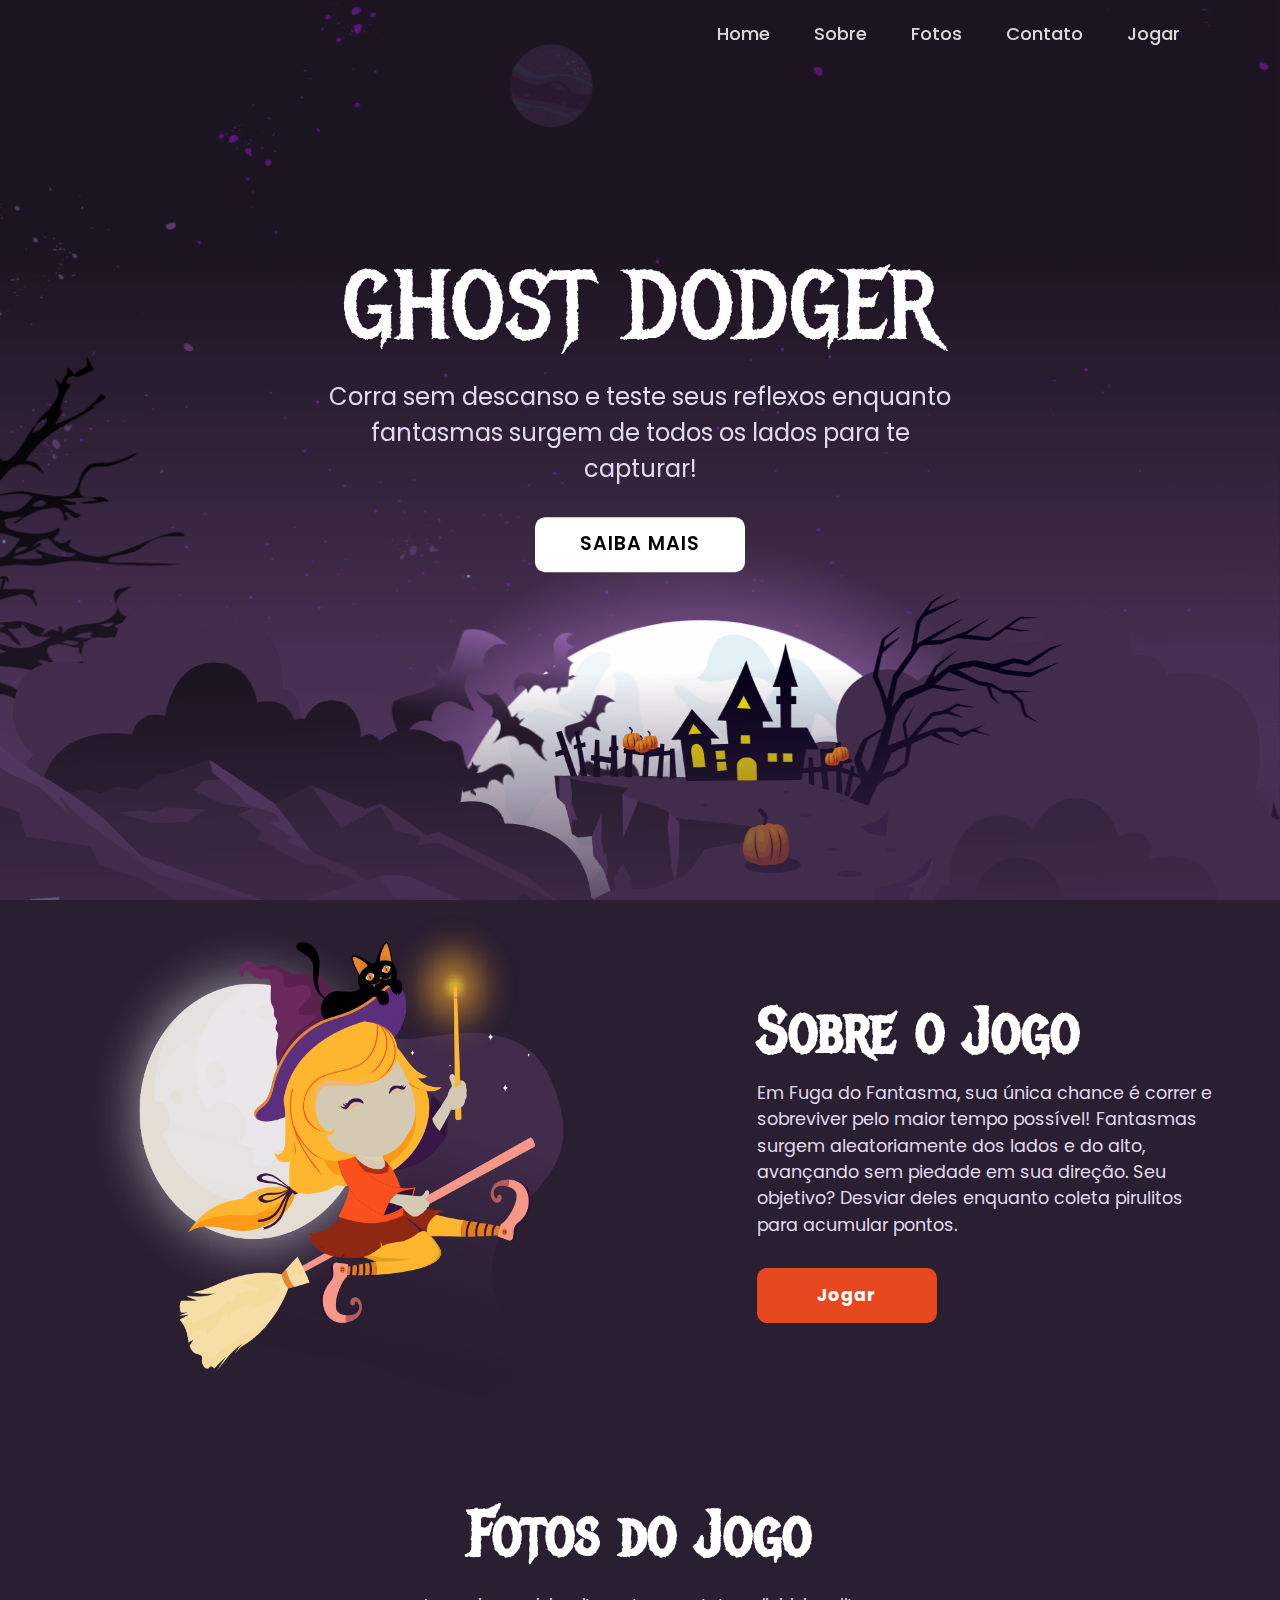
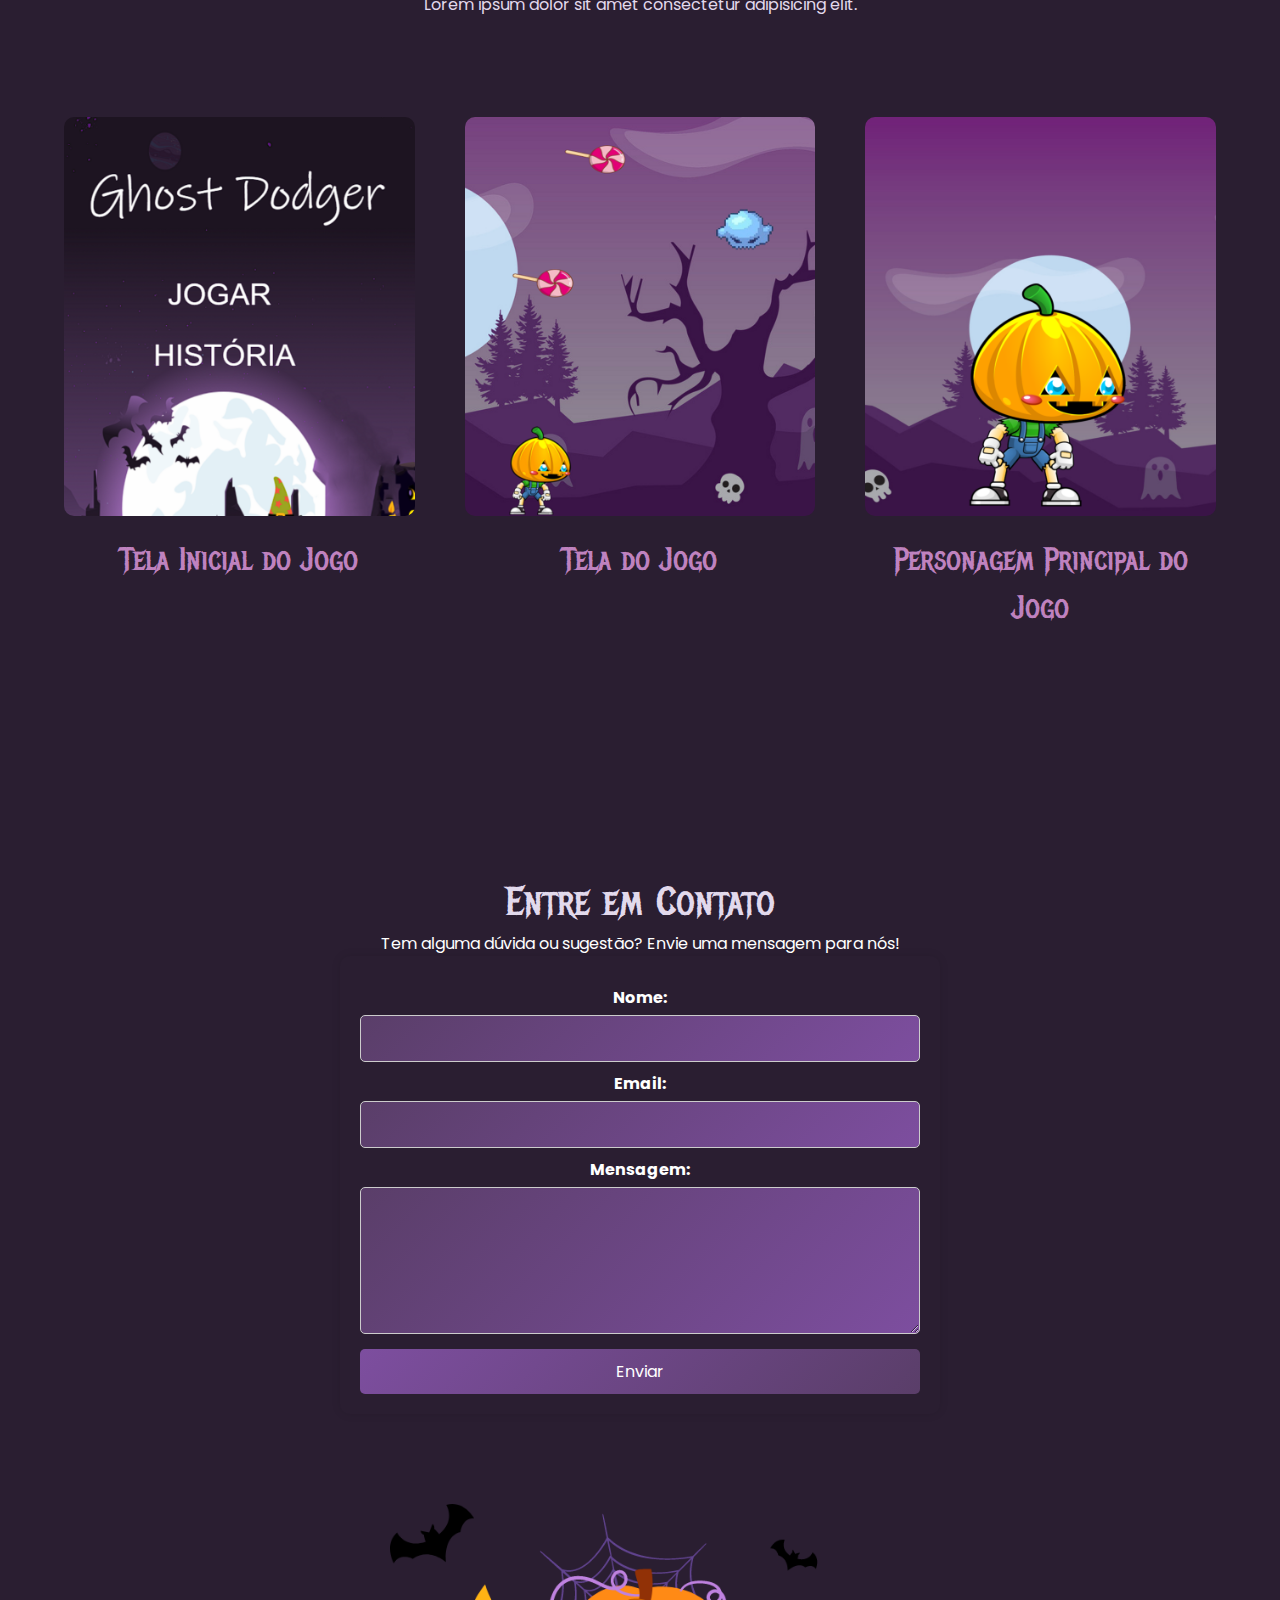
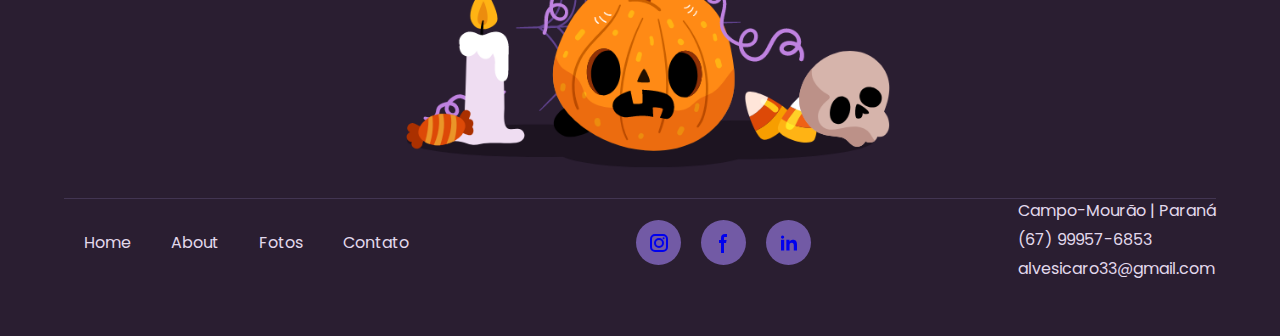
==== commit a7e8b914: "." ====
--- a/index.html
+++ b/index.html
@@ -4,7 +4,7 @@
     <meta charset="UTF-8">
     <meta name="viewport" content="width=device-width, initial-scale=1.0">
     <meta name="description" content="Ghost Dodger é um jogo emocionante onde você deve desviar de fantasmas e coletar pirulitos para acumular pontos.">
-    <link rel="stylesheet" href="./src/style.css"> <!-- Certifique-se de que o caminho está correto -->
+    <link rel="stylesheet" href="./src/style.css"> 
     <link rel="shortcut icon" href="./src/img/icons/fav-icon.png">
     <link rel="preconnect" href="https://fonts.googleapis.com">
     <link rel="preconnect" href="https://fonts.gstatic.com" crossorigin>
--- a/src/style.css
+++ b/src/style.css
@@ -436,7 +436,6 @@
     transform: scale(1.05);
 }
 
-/* Estilos específicos para a página do jogo */
 #game {
     display: flex;
     flex-direction: column;
@@ -476,7 +475,6 @@
     border: none;
 }
 
-/* Layout do jogo e tutorial */
 .game-layout {
     display: flex;
     justify-content: center;
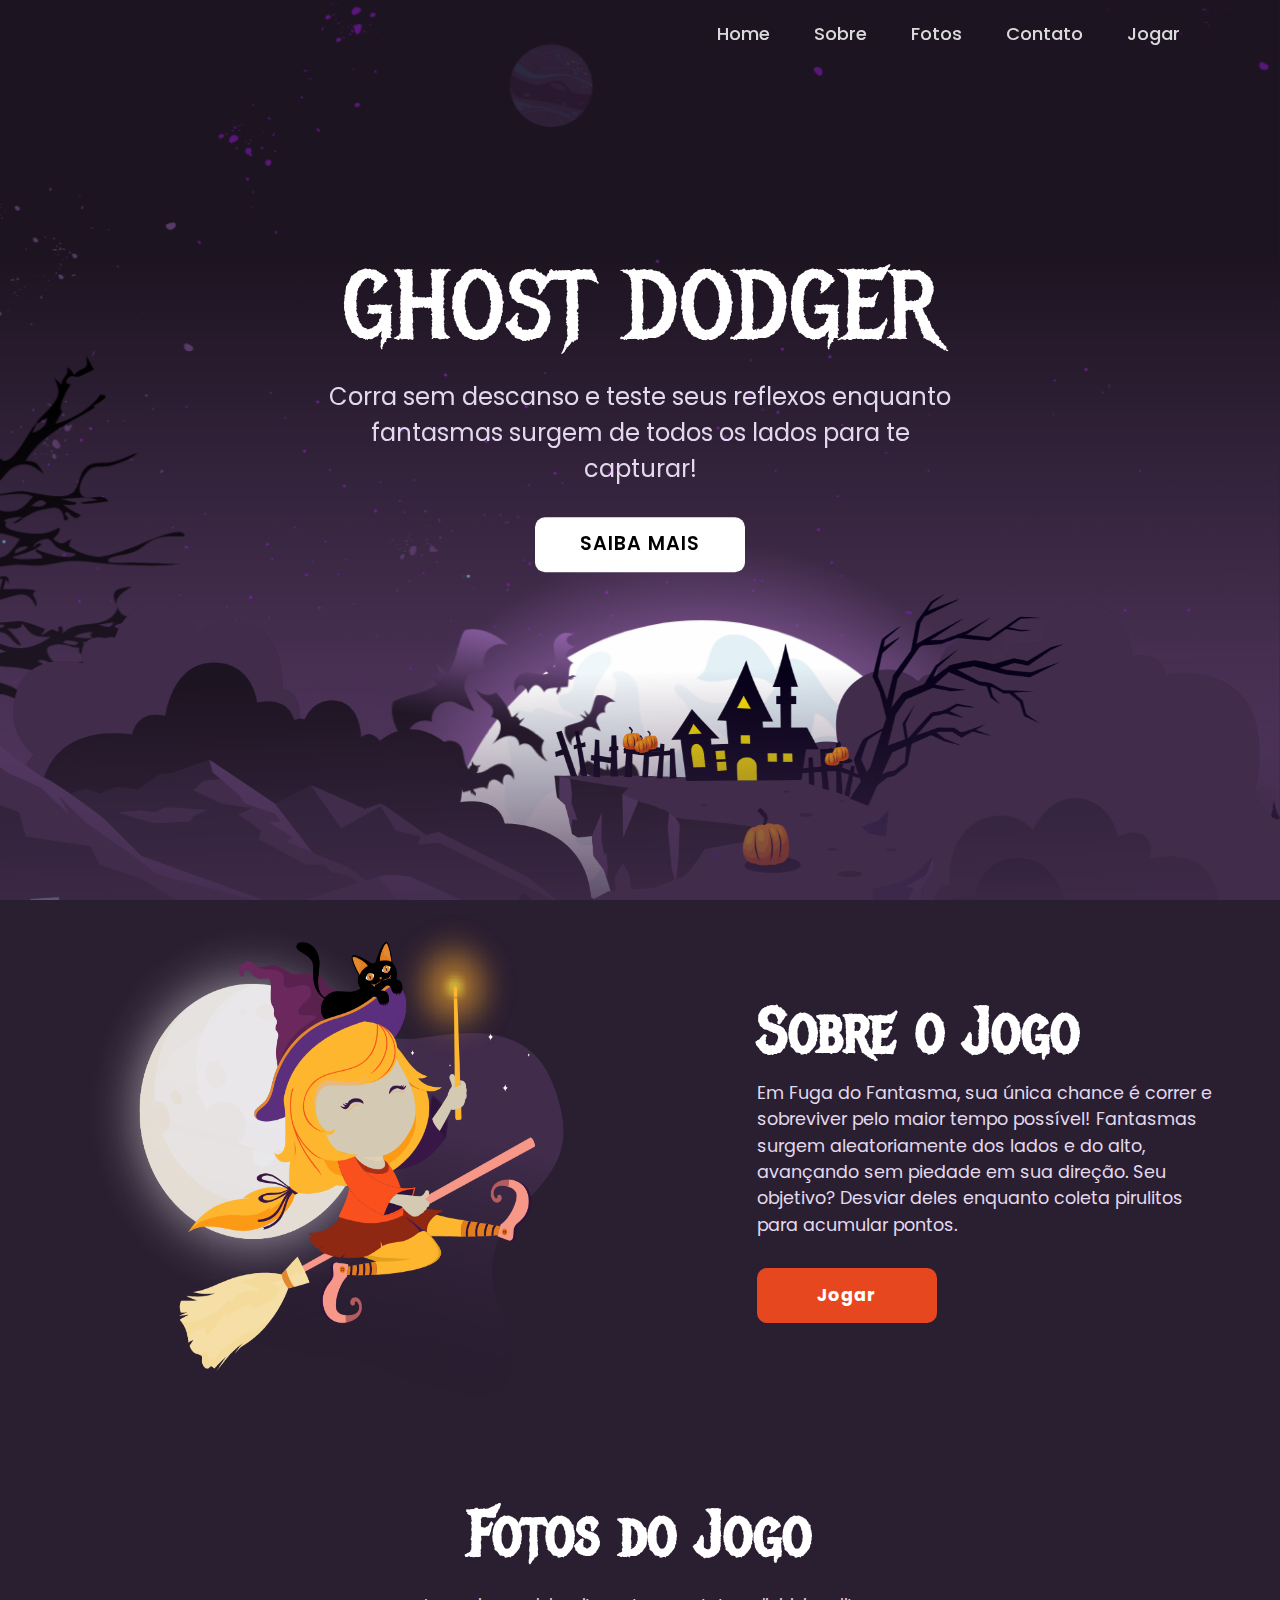
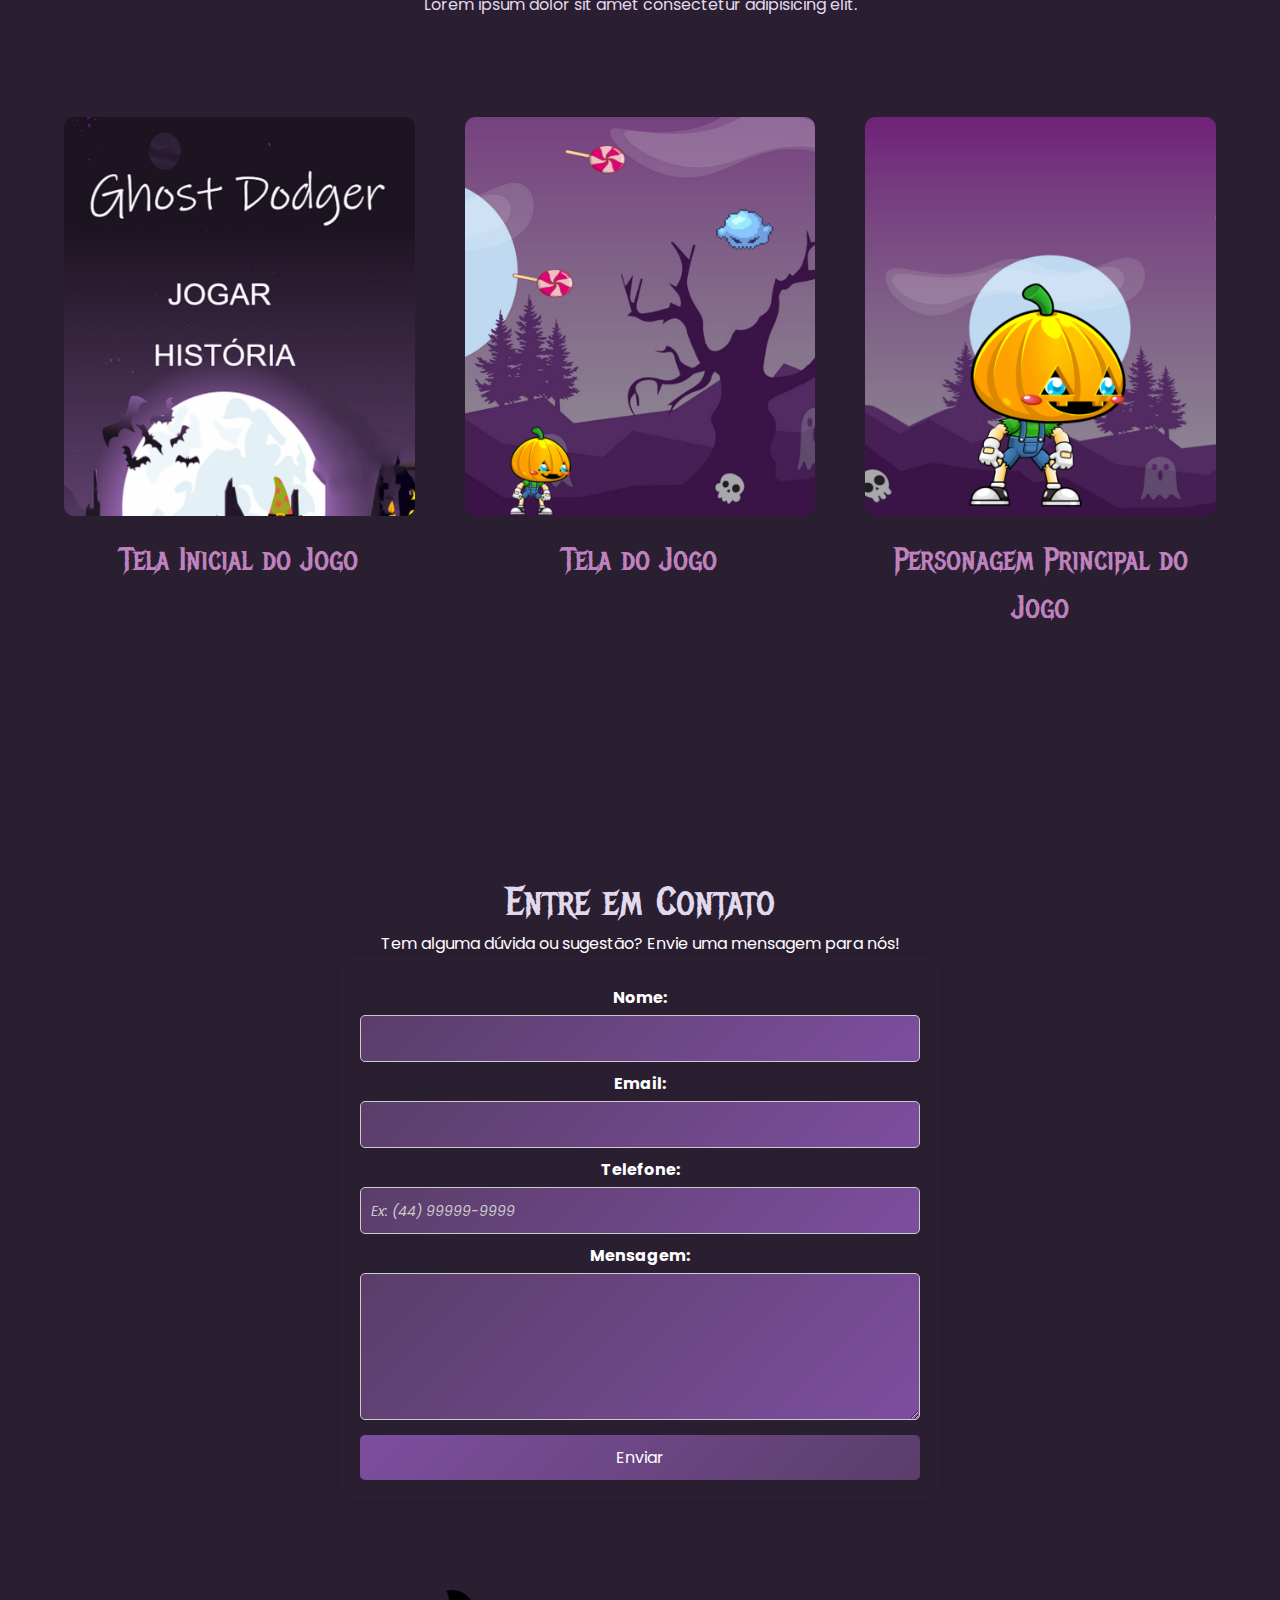
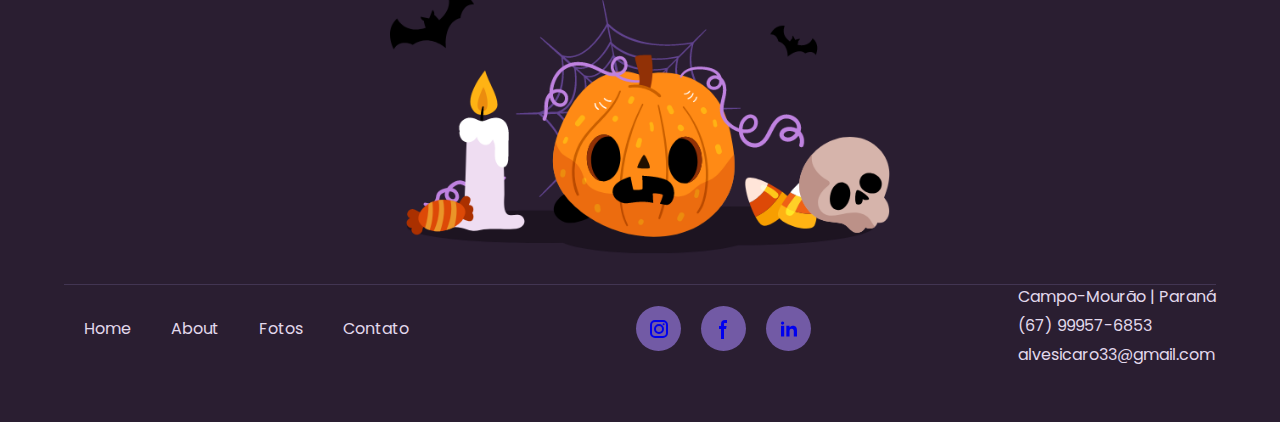
==== commit d36c4079: "validação do telefone (formato com máscara)" ====
--- a/index.html
+++ b/index.html
@@ -87,6 +87,9 @@
     
                 <label for="email">Email:</label>
                 <input type="email" id="email" name="email" required>
+
+                <label for="phone">Telefone:</label>
+                <input type="tel" id="phone" name="phone" pattern="\(\d{2}\) \d{4,5}-\d{4}" placeholder="Ex: (44) 99999-9999" required>
     
                 <label for="message">Mensagem:</label>
                 <textarea id="message" name="message" rows="5" required></textarea>
--- a/src/style.css
+++ b/src/style.css
@@ -401,7 +401,7 @@
     flex-direction: column;
 }
 
-label {
+form label {
     font-weight: bold;
     margin-top: 10px;
     color: #ffffff;
@@ -416,6 +416,12 @@
     border: 1px solid #ccc;
     border-radius: 5px;
     font-size: 16px;
+}
+
+form input[type="tel"]::placeholder {
+    color: #cccccc;
+    font-size: 14px;
+    font-style: italic;
 }
 
 button {
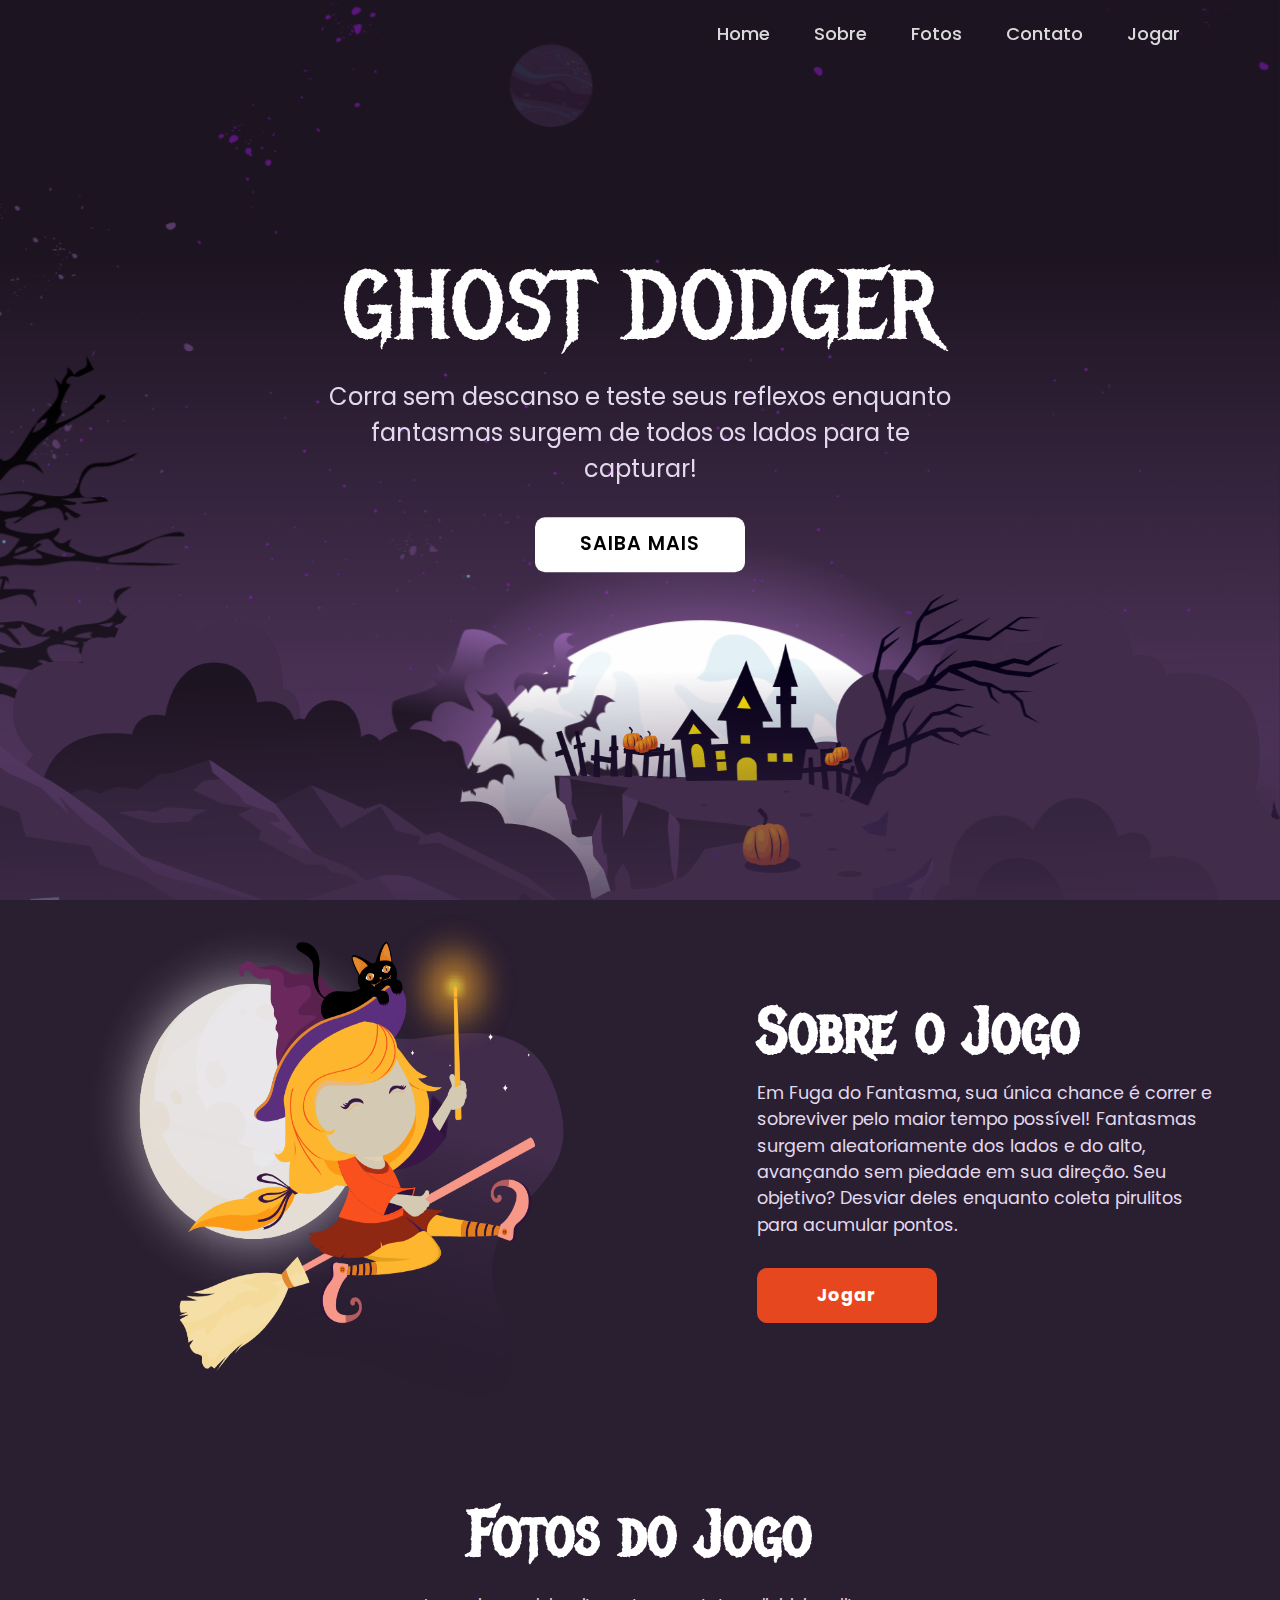
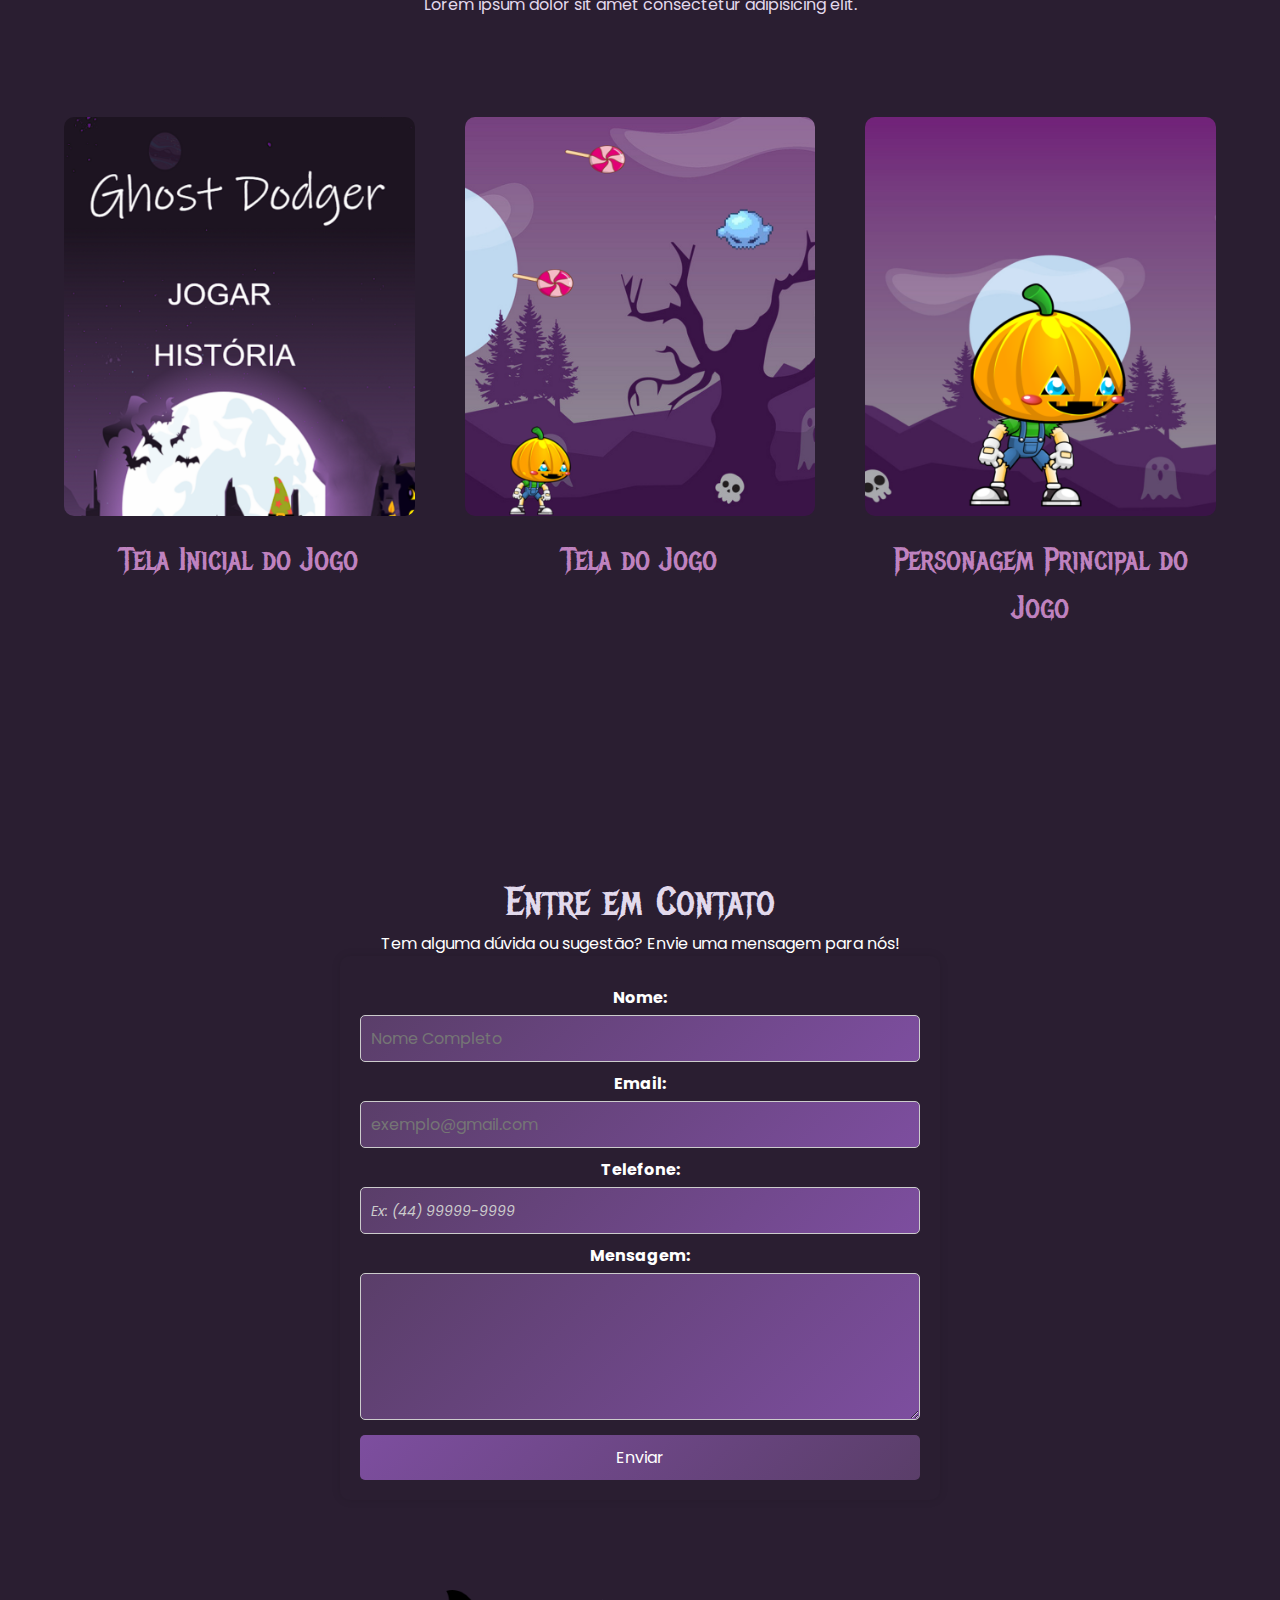
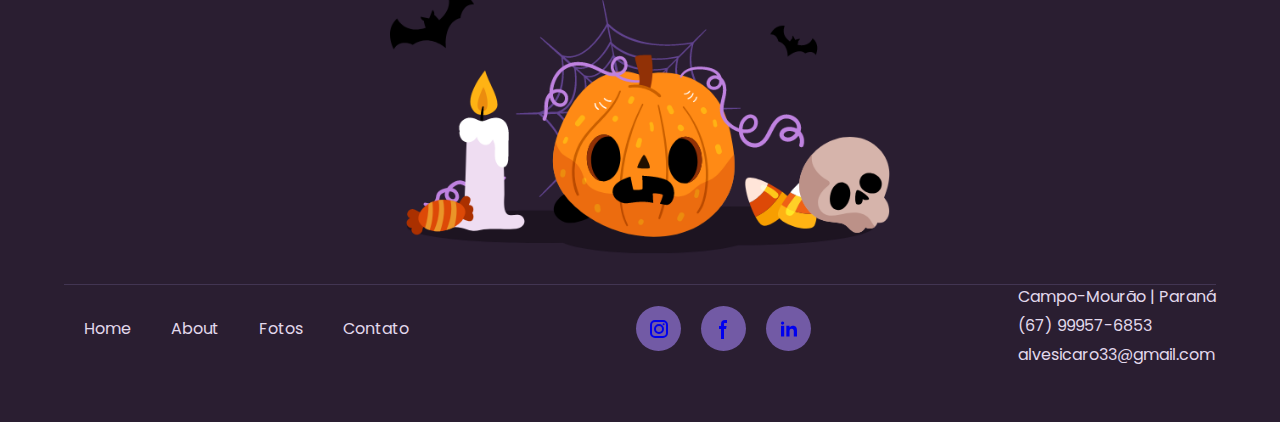
==== commit 6ef44c5b: "placeholder" ====
--- a/index.html
+++ b/index.html
@@ -83,10 +83,10 @@
         <div class="contact-container">
             <form>
                 <label for="name">Nome:</label>
-                <input type="text" id="name" name="name" required>
+                <input type="text" id="name" name="name" required placeholder="Nome Completo">
     
                 <label for="email">Email:</label>
-                <input type="email" id="email" name="email" required>
+                <input type="email" id="email" name="email" required placeholder="exemplo@gmail.com">
 
                 <label for="phone">Telefone:</label>
                 <input type="tel" id="phone" name="phone" pattern="\(\d{2}\) \d{4,5}-\d{4}" placeholder="Ex: (44) 99999-9999" required>
